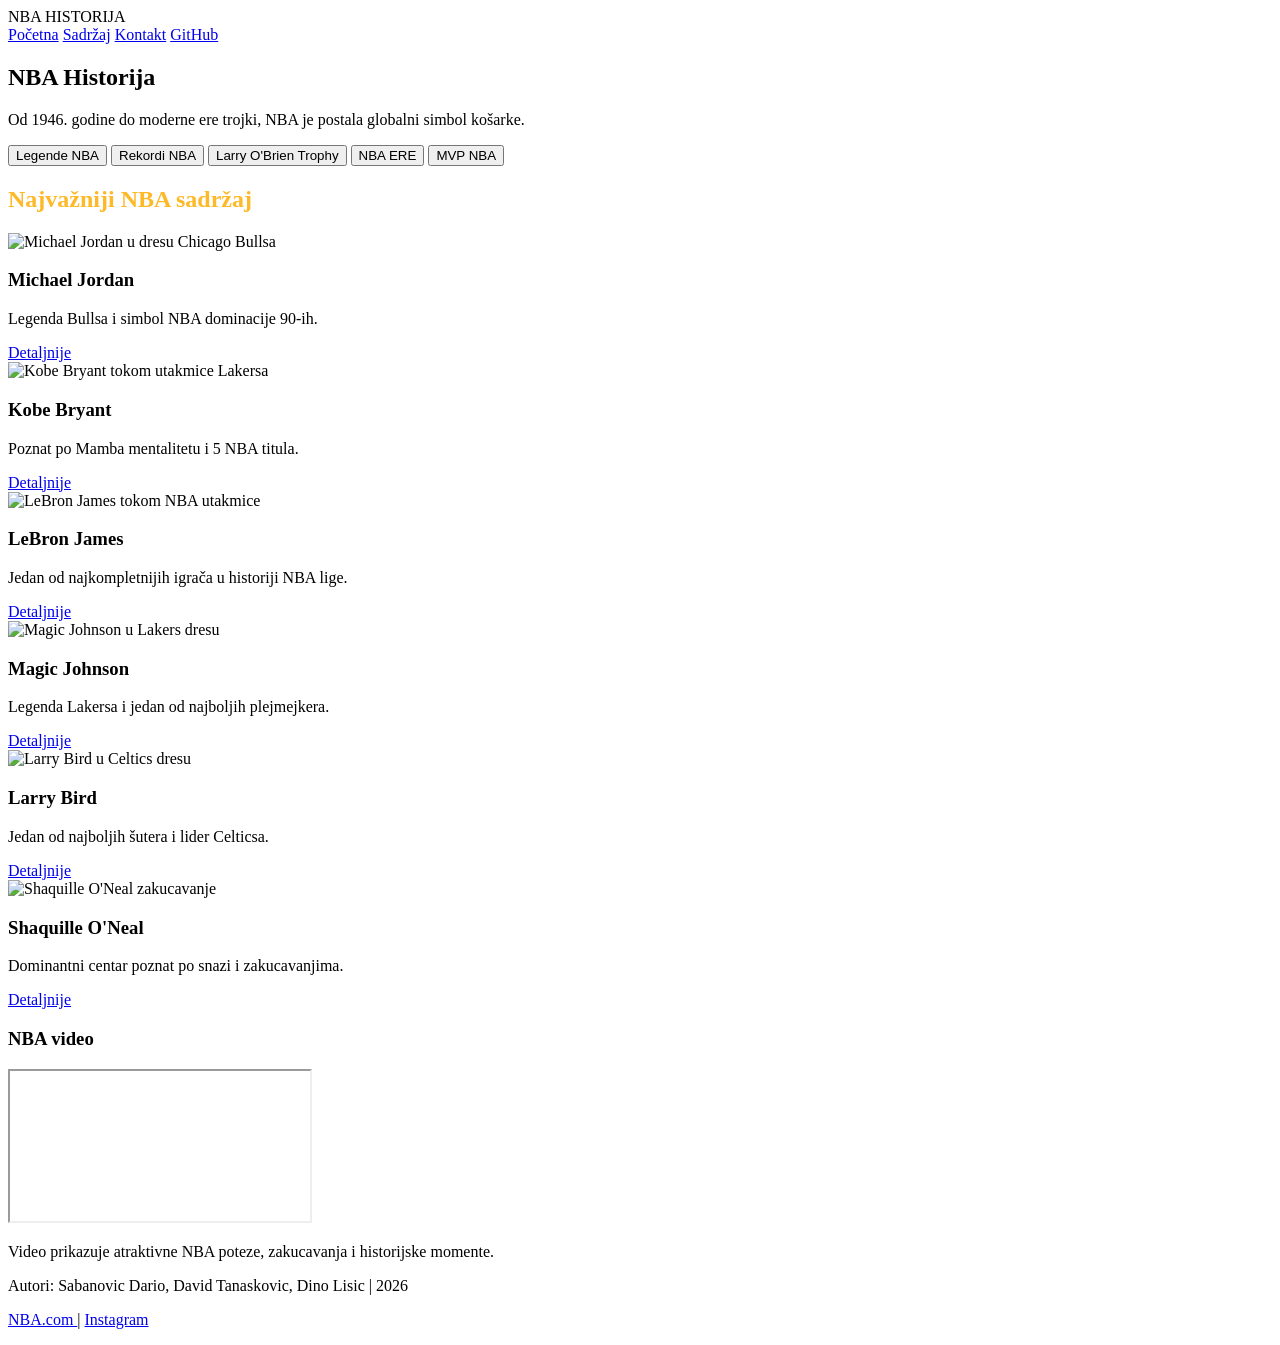
==== index.html @ e5bacee8 "Sadrzaj index.html dokumenta kreacija strukture elemenata index.html" ====
<!DOCTYPE html>
<html lang="bs">
<head>
<meta charset="UTF-8">
<meta name="viewport" content="width=device-width, initial-scale=1.0">
<title>NBA Historija - Početna</title>

<link rel="stylesheet" href="style.css">

</head>

<body>

<header>
    <div class="header-flex">
        <div class="logo">NBA HISTORIJA</div>

        <div class="menu">
            <a href="index.html">Početna</a>
            <a href="sadrzaj.html">Sadržaj</a>
            <a href="kontakt.html">Kontakt</a>
            <a href="https://github.com/" target="_blank">GitHub</a>
        </div>
    </div>
</header>

<section class="hero">
    <h1>NBA Historija</h1>

    <p>
        Od 1946. godine do moderne ere trojki,
        NBA je postala globalni simbol košarke.
    </p>
</section>

<div class="layout">

<nav>

    <button onclick="filterCards('legenda')">
        Legende NBA
    </button>

    <button onclick="filterCards('rekord')">
        Rekordi NBA
    </button>

    <button onclick="filterCards('tim')">
        Larry O'Brien Trophy
    </button>

    <button onclick="filterCards('era')">
        NBA ERE
    </button>

    <button onclick="filterCards('mvp')">
        MVP NBA
    </button>

</nav>

<main>

<section>

<h2 style="color:#fdb927">
    Najvažniji NBA sadržaj
</h2>

<div class="cards">

<article class="card" data-category="legenda">

    <img src="images/jordan.jpg"
    alt="Michael Jordan u dresu Chicago Bullsa">

    <div class="card-content">

        <h3>Michael Jordan</h3>

        <p>
            Legenda Bullsa i simbol NBA dominacije 90-ih.
        </p>

        <a href="sadrzaj.html#galerija">
            Detaljnije
        </a>

    </div>

</article>

<article class="card" data-category="legenda">

    <img src="images/kobe.jpg"
    alt="Kobe Bryant tokom utakmice Lakersa">

    <div class="card-content">

        <h3>Kobe Bryant</h3>

        <p>
            Poznat po Mamba mentalitetu i 5 NBA titula.
        </p>

        <a href="sadrzaj.html#tabela">
            Detaljnije
        </a>

    </div>

</article>

<article class="card" data-category="legenda">

    <img src="images/lebron.jpg"
    alt="LeBron James tokom NBA utakmice">

    <div class="card-content">

        <h3>LeBron James</h3>

        <p>
            Jedan od najkompletnijih igrača u historiji NBA lige.
        </p>

        <a href="sadrzaj.html#galerija">
            Detaljnije
        </a>

    </div>

</article>

<article class="card" data-category="legenda">

    <img src="images/magic.jpg"
    alt="Magic Johnson u Lakers dresu">

    <div class="card-content">

        <h3>Magic Johnson</h3>

        <p>
            Legenda Lakersa i jedan od najboljih plejmejkera.
        </p>

        <a href="sadrzaj.html#galerija">
            Detaljnije
        </a>

    </div>

</article>

<article class="card" data-category="legenda">

    <img src="images/bird.jpg"
    alt="Larry Bird u Celtics dresu">

    <div class="card-content">

        <h3>Larry Bird</h3>

        <p>
            Jedan od najboljih šutera i lider Celticsa.
        </p>

        <a href="sadrzaj.html#galerija">
            Detaljnije
        </a>

    </div>

</article>

<article class="card" data-category="legenda">

    <img src="images/shaq.jpg"
    alt="Shaquille O'Neal zakucavanje">

    <div class="card-content">

        <h3>Shaquille O'Neal</h3>

        <p>
            Dominantni centar poznat po snazi i zakucavanjima.
        </p>

        <a href="sadrzaj.html#galerija">
            Detaljnije
        </a>

    </div>

</article>

</div>

</section>

</main>

<aside>

    <h3>NBA video</h3>

    <iframe
    src="https://www.youtube.com/embed/ydLJtKlVVZw"
    title="NBA highlights video">
    </iframe>

    <p>
        Video prikazuje atraktivne NBA poteze,
        zakucavanja i historijske momente.
    </p>

</aside>

</div>

<footer>

    <p>
        Autori: Sabanovic Dario,
        David Tanaskovic,
        Dino Lisic | 2026
    </p>

    <p>

        <a href="https://www.nba.com/"
        target="_blank">
            NBA.com
        </a>

        |

        <a href="https://www.instagram.com/nba/"
        target="_blank">
            Instagram
        </a>

    </p>

</footer>

<script src="script.js"></script>

</body>
</html>
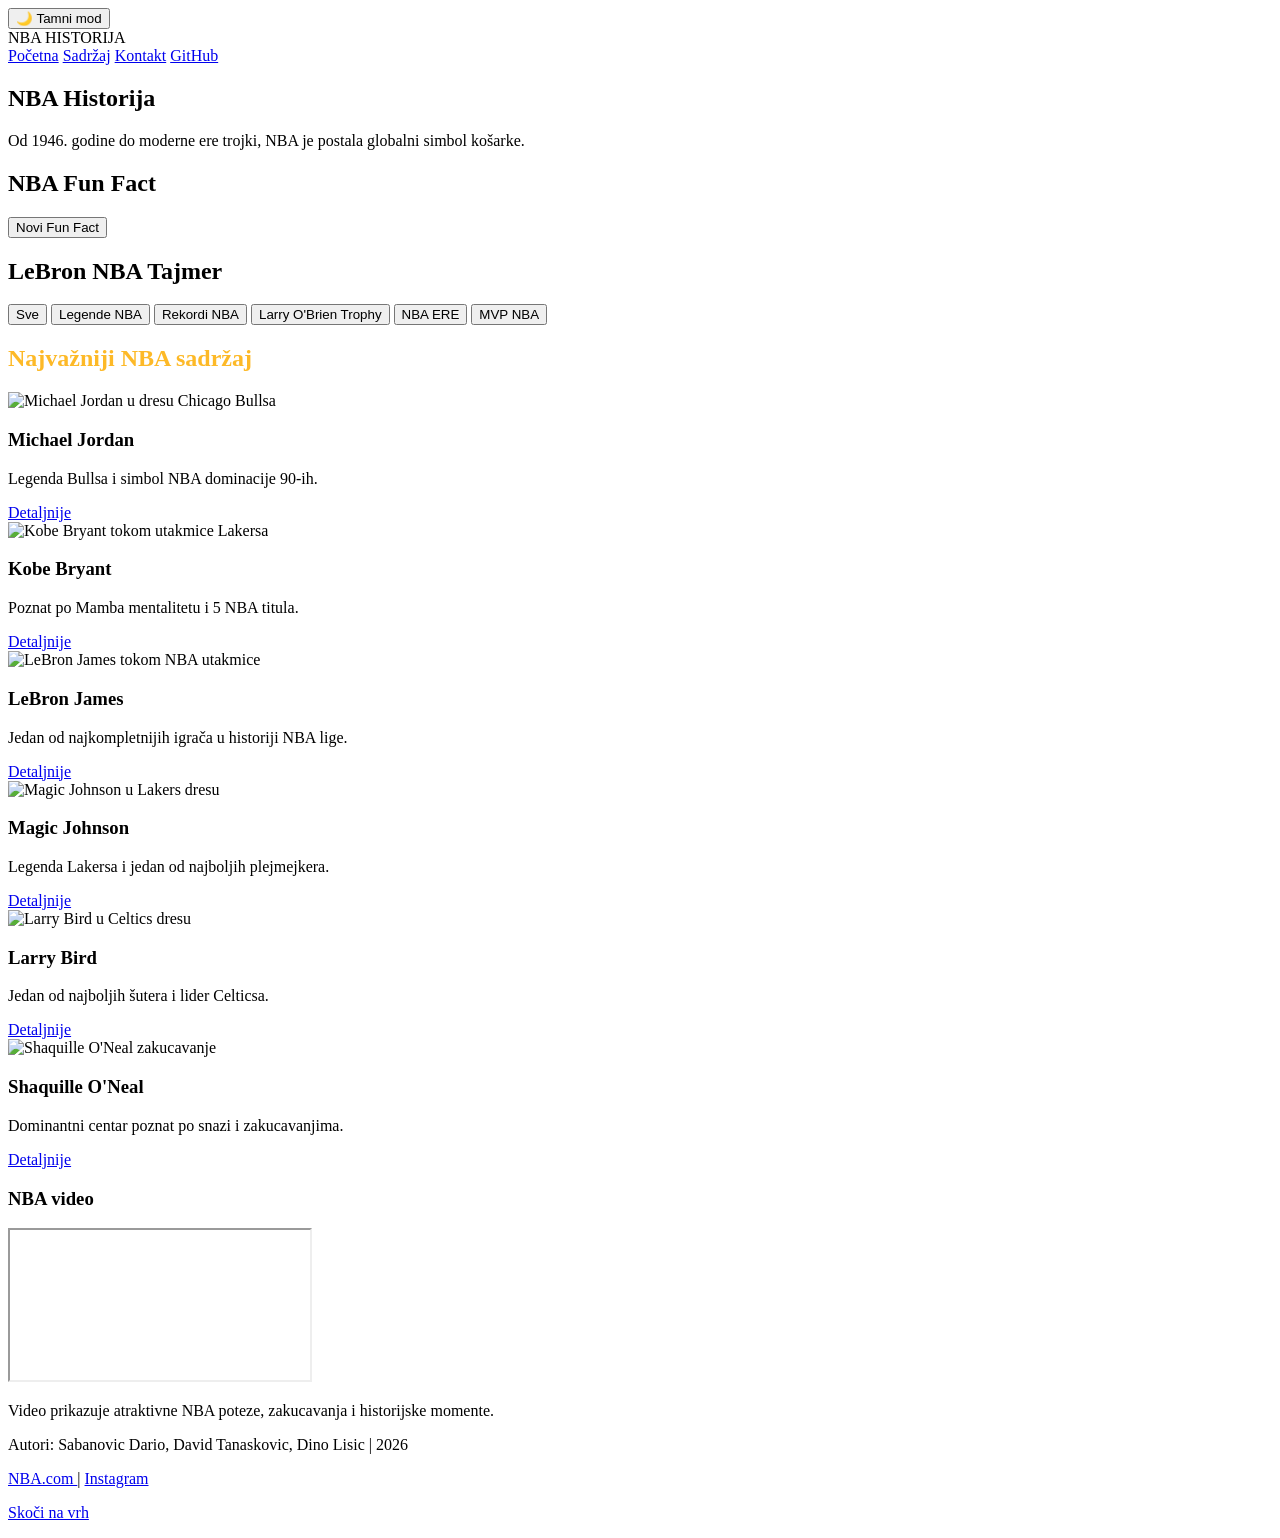
==== commit 1794e60b: "Updejtan index Dodan dark/light mode, NBA fun fact, LeBron tajmer, filtriranje kartica i optimizacij" ====
--- a/index.html
+++ b/index.html
@@ -9,10 +9,17 @@
 
 </head>
 
-<body>
+<body id="top">
 
 <header>
+    
+
     <div class="header-flex">
+
+        <button id="tema-dugme">
+    🌙 Tamni mod
+</button>
+    
         <div class="logo">NBA HISTORIJA</div>
 
         <div class="menu">
@@ -33,27 +40,51 @@
     </p>
 </section>
 
+<section class="fun-fact-sekcija">
+
+    <h2>NBA Fun Fact</h2>
+
+    <button id="fun-fact-dugme">
+        Novi Fun Fact
+    </button>
+
+    <p id="nba-fact"></p>
+
+</section>
+
+<section class="tajmer-sekcija">
+
+    <h2>LeBron NBA Tajmer</h2>
+
+    <p id="lebron-tajmer"></p>
+
+</section>
+
 <div class="layout">
 
-<nav>
-
-    <button onclick="filterCards('legenda')">
+<nav>   
+
+    <button class="filter-btn aktivan" data-filter="sve">
+    Sve
+    </button>
+
+    <button class="filter-btn" data-filter="legenda">
         Legende NBA
     </button>
 
-    <button onclick="filterCards('rekord')">
+    <button class="filter-btn" data-filter="rekord">
         Rekordi NBA
     </button>
 
-    <button onclick="filterCards('tim')">
+    <button class="filter-btn" data-filter="tim">
         Larry O'Brien Trophy
     </button>
 
-    <button onclick="filterCards('era')">
+    <button class="filter-btn" data-filter="era">
         NBA ERE
     </button>
 
-    <button onclick="filterCards('mvp')">
+    <button class="filter-btn" data-filter="mvp">
         MVP NBA
     </button>
 
@@ -69,10 +100,11 @@
 
 <div class="cards">
 
-<article class="card" data-category="legenda">
+<article class="kartica" data-kategorija="mvp">
 
     <img src="images/jordan.jpg"
-    alt="Michael Jordan u dresu Chicago Bullsa">
+    alt="Michael Jordan u dresu Chicago Bullsa"
+    loading="lazy">
 
     <div class="card-content">
 
@@ -90,10 +122,11 @@
 
 </article>
 
-<article class="card" data-category="legenda">
+<article class="kartica" data-kategorija="legenda">
 
     <img src="images/kobe.jpg"
-    alt="Kobe Bryant tokom utakmice Lakersa">
+    alt="Kobe Bryant tokom utakmice Lakersa"
+    loading="lazy">
 
     <div class="card-content">
 
@@ -111,10 +144,11 @@
 
 </article>
 
-<article class="card" data-category="legenda">
+<article class="kartica" data-kategorija="rekord">
 
     <img src="images/lebron.jpg"
-    alt="LeBron James tokom NBA utakmice">
+    alt="LeBron James tokom NBA utakmice"
+    loading="lazy">
 
     <div class="card-content">
 
@@ -132,10 +166,11 @@
 
 </article>
 
-<article class="card" data-category="legenda">
+<article class="kartica" data-kategorija="era">
 
     <img src="images/magic.jpg"
-    alt="Magic Johnson u Lakers dresu">
+    alt="Magic Johnson u Lakers dresu"
+    loading="lazy">
 
     <div class="card-content">
 
@@ -153,10 +188,11 @@
 
 </article>
 
-<article class="card" data-category="legenda">
+<article class="kartica" data-kategorija="legenda">
 
     <img src="images/bird.jpg"
-    alt="Larry Bird u Celtics dresu">
+    alt="Larry Bird u Celtics dresu"
+    loading="lazy">
 
     <div class="card-content">
 
@@ -174,10 +210,11 @@
 
 </article>
 
-<article class="card" data-category="legenda">
+<article class="kartica" data-kategorija="tim">
 
     <img src="images/shaq.jpg"
-    alt="Shaquille O'Neal zakucavanje">
+    alt="Shaquille O'Neal zakucavanje"
+    loading="lazy">
 
     <div class="card-content">
 
@@ -205,10 +242,11 @@
 
     <h3>NBA video</h3>
 
-    <iframe
-    src="https://www.youtube.com/embed/ydLJtKlVVZw"
-    title="NBA highlights video">
-    </iframe>
+<iframe
+src="https://www.youtube.com/embed/ydLJtKlVVZw"
+title="NBA highlights video"
+allowfullscreen>
+</iframe>
 
     <p>
         Video prikazuje atraktivne NBA poteze,
@@ -242,10 +280,12 @@
         </a>
 
     </p>
-
+<p>
+    <a href="#top">Skoči na vrh</a>
+</p>
 </footer>
 
-<script src="script.js"></script>
+<script src="tptpskripte.js"></script>
 
 </body>
 </html>
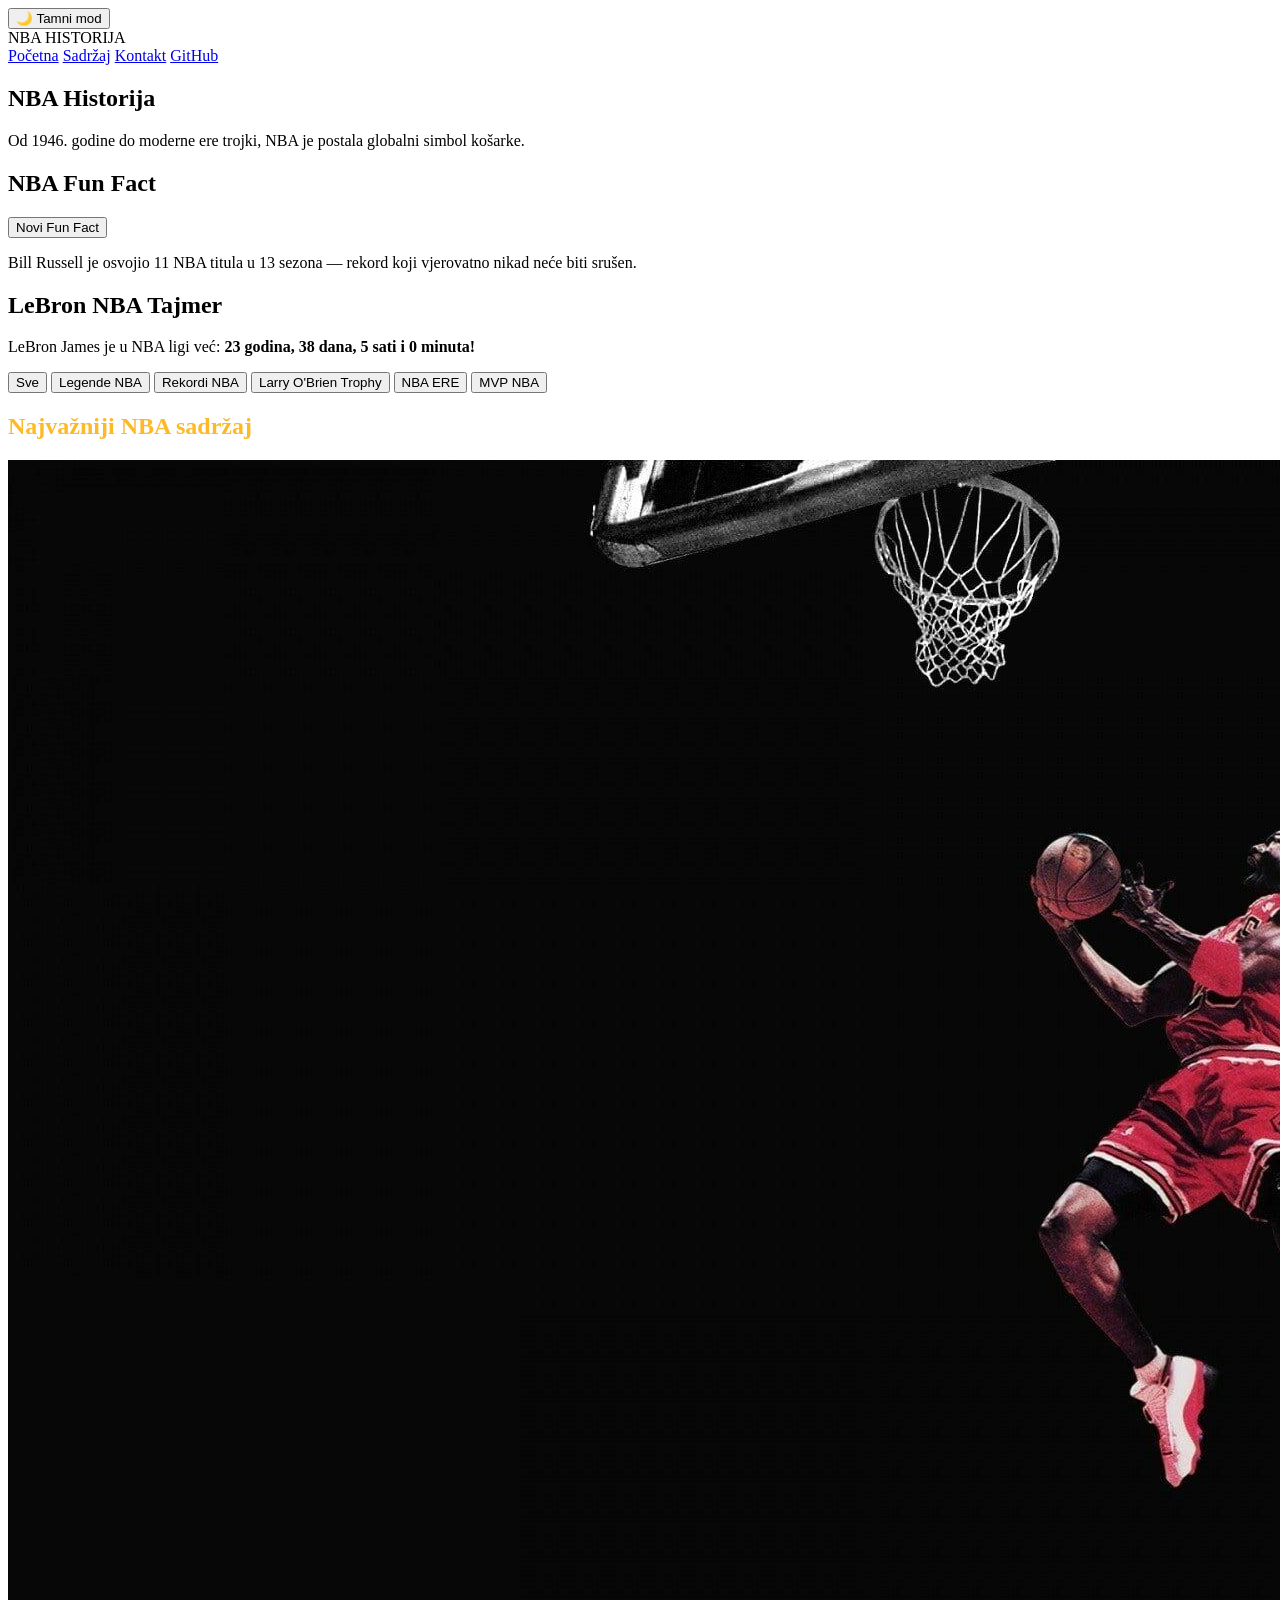
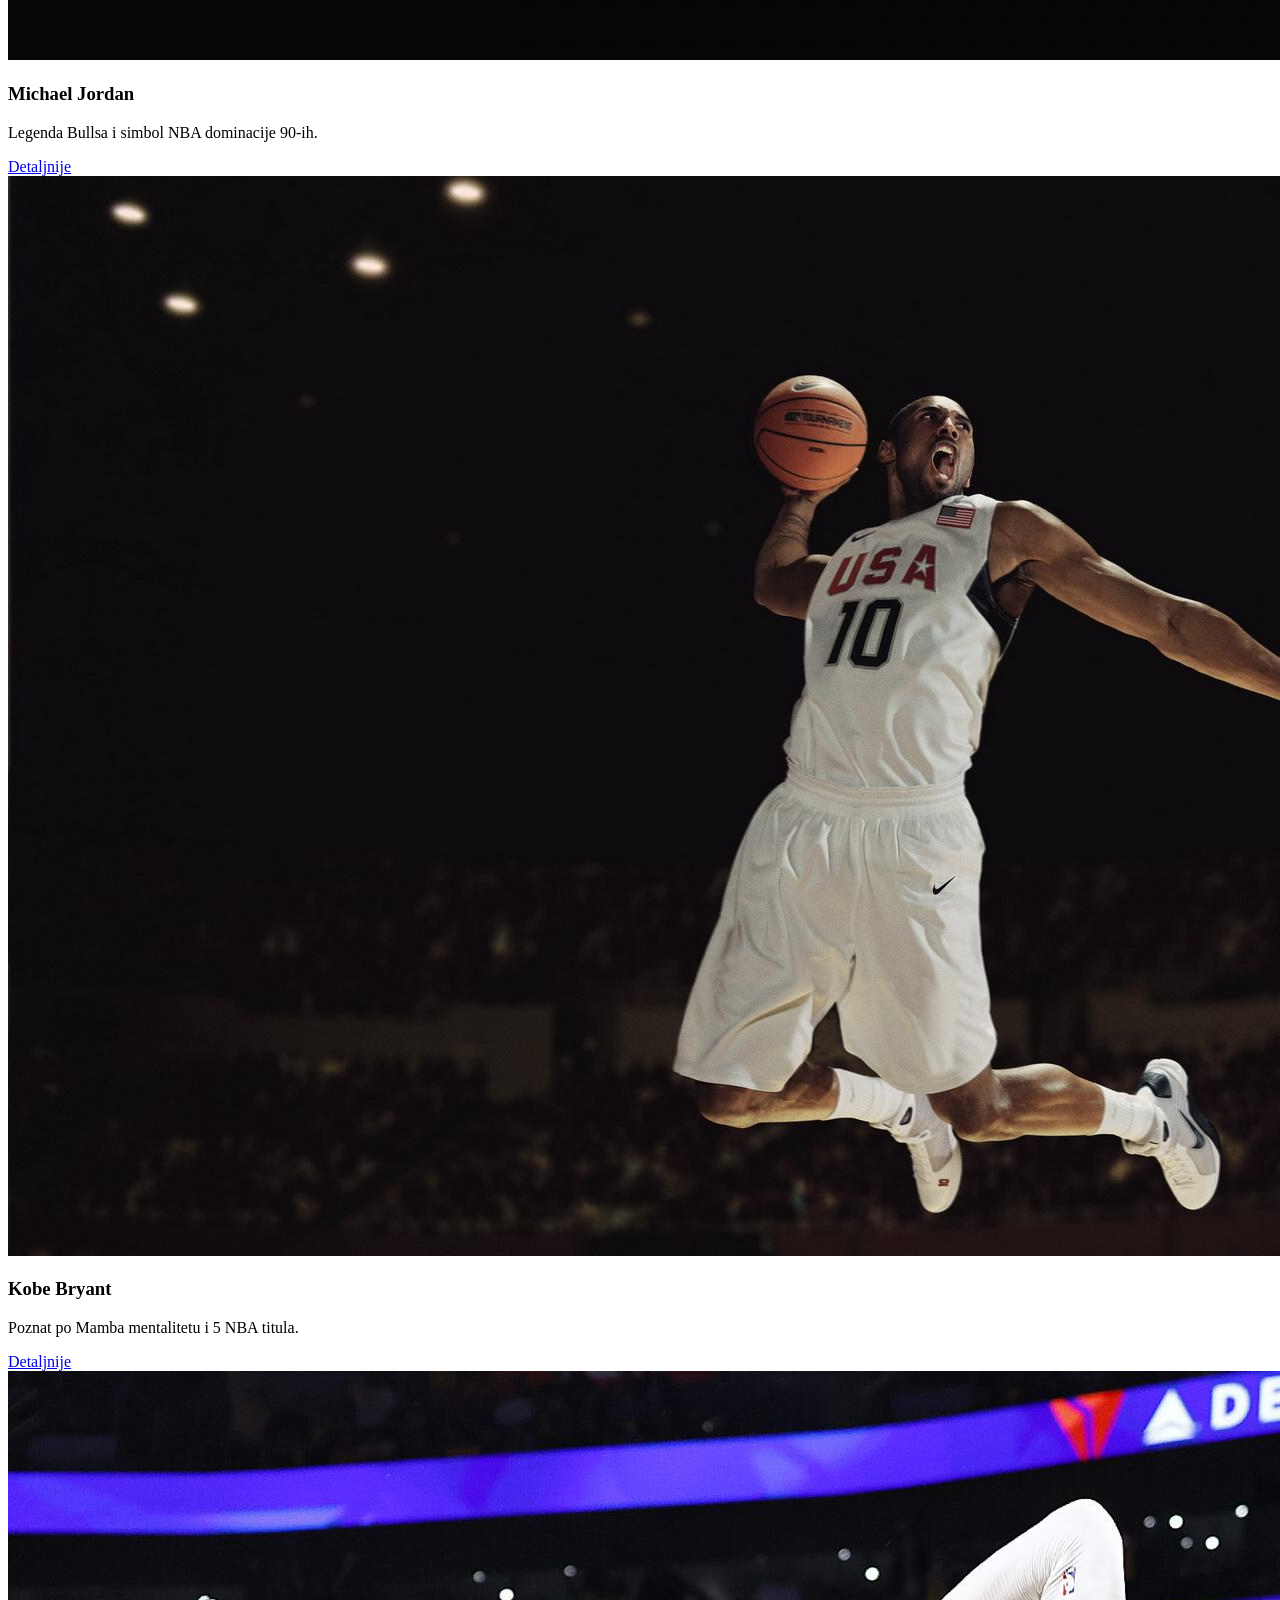
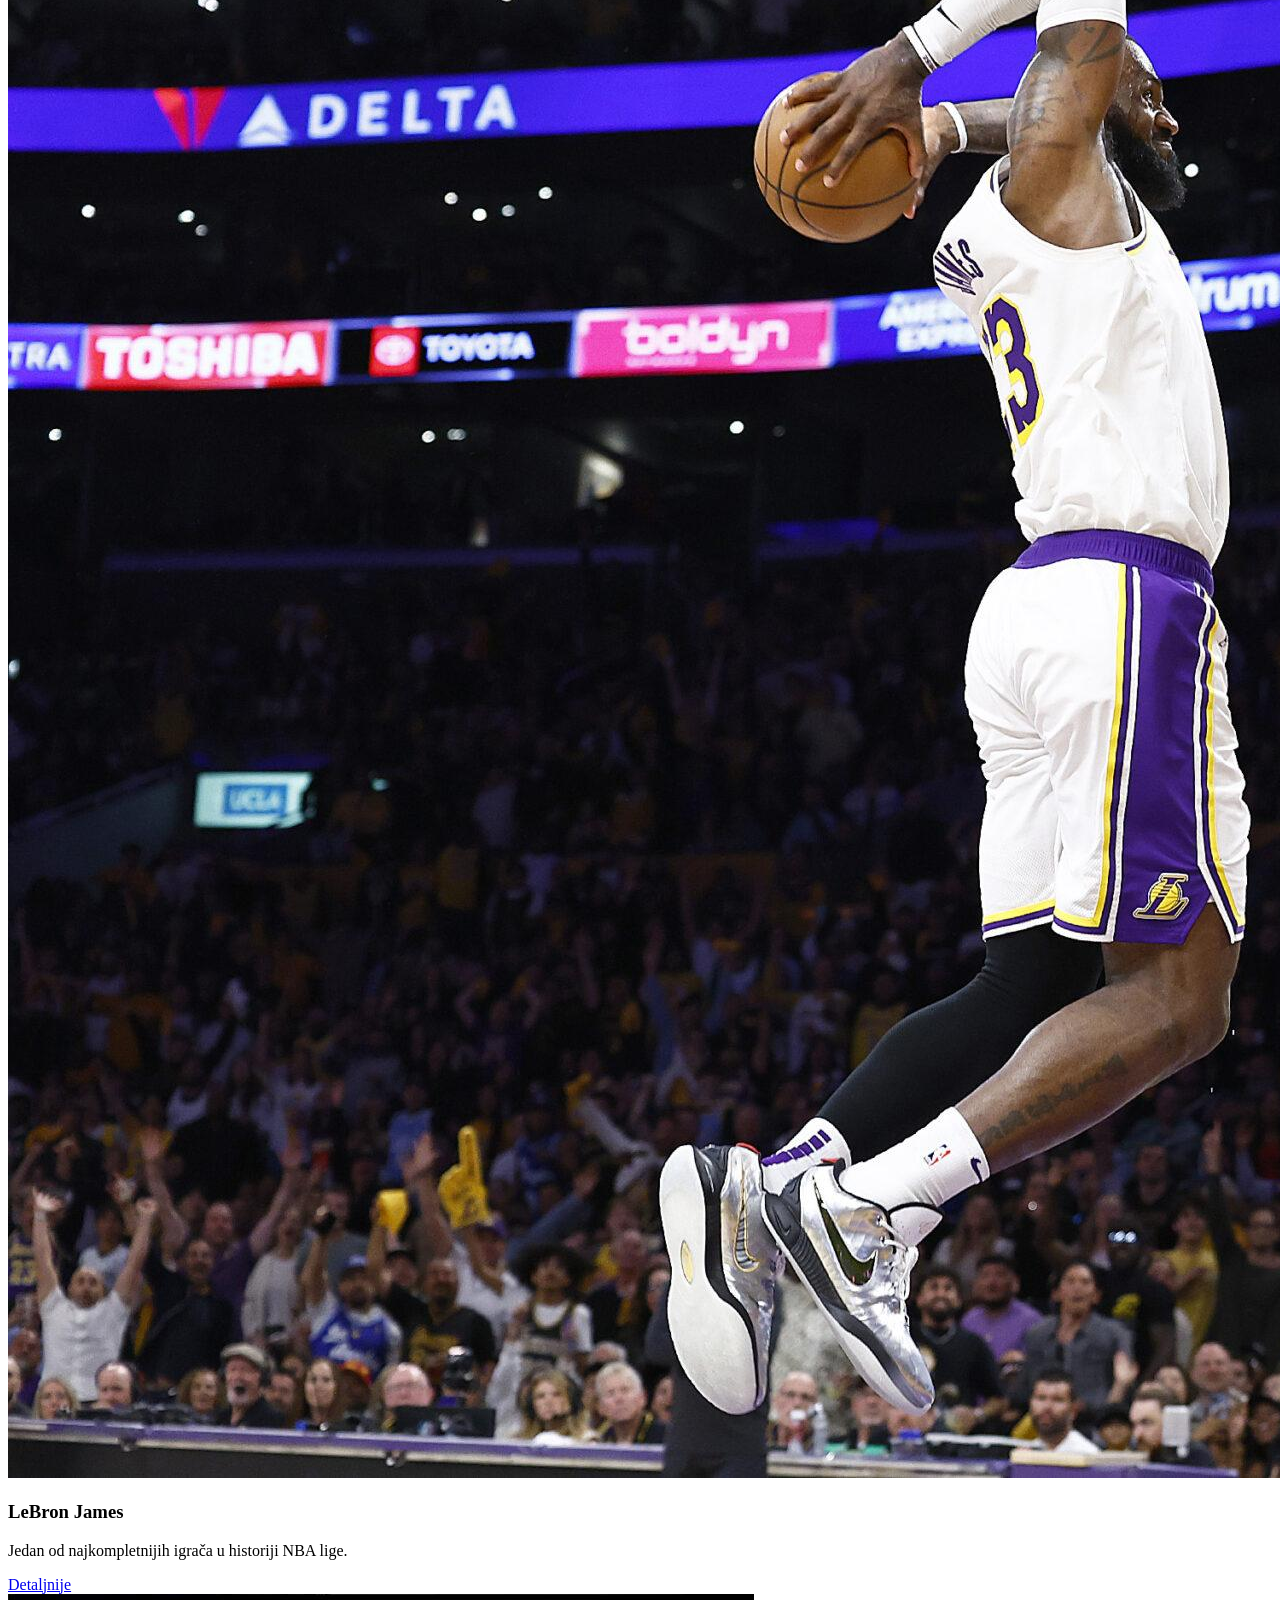
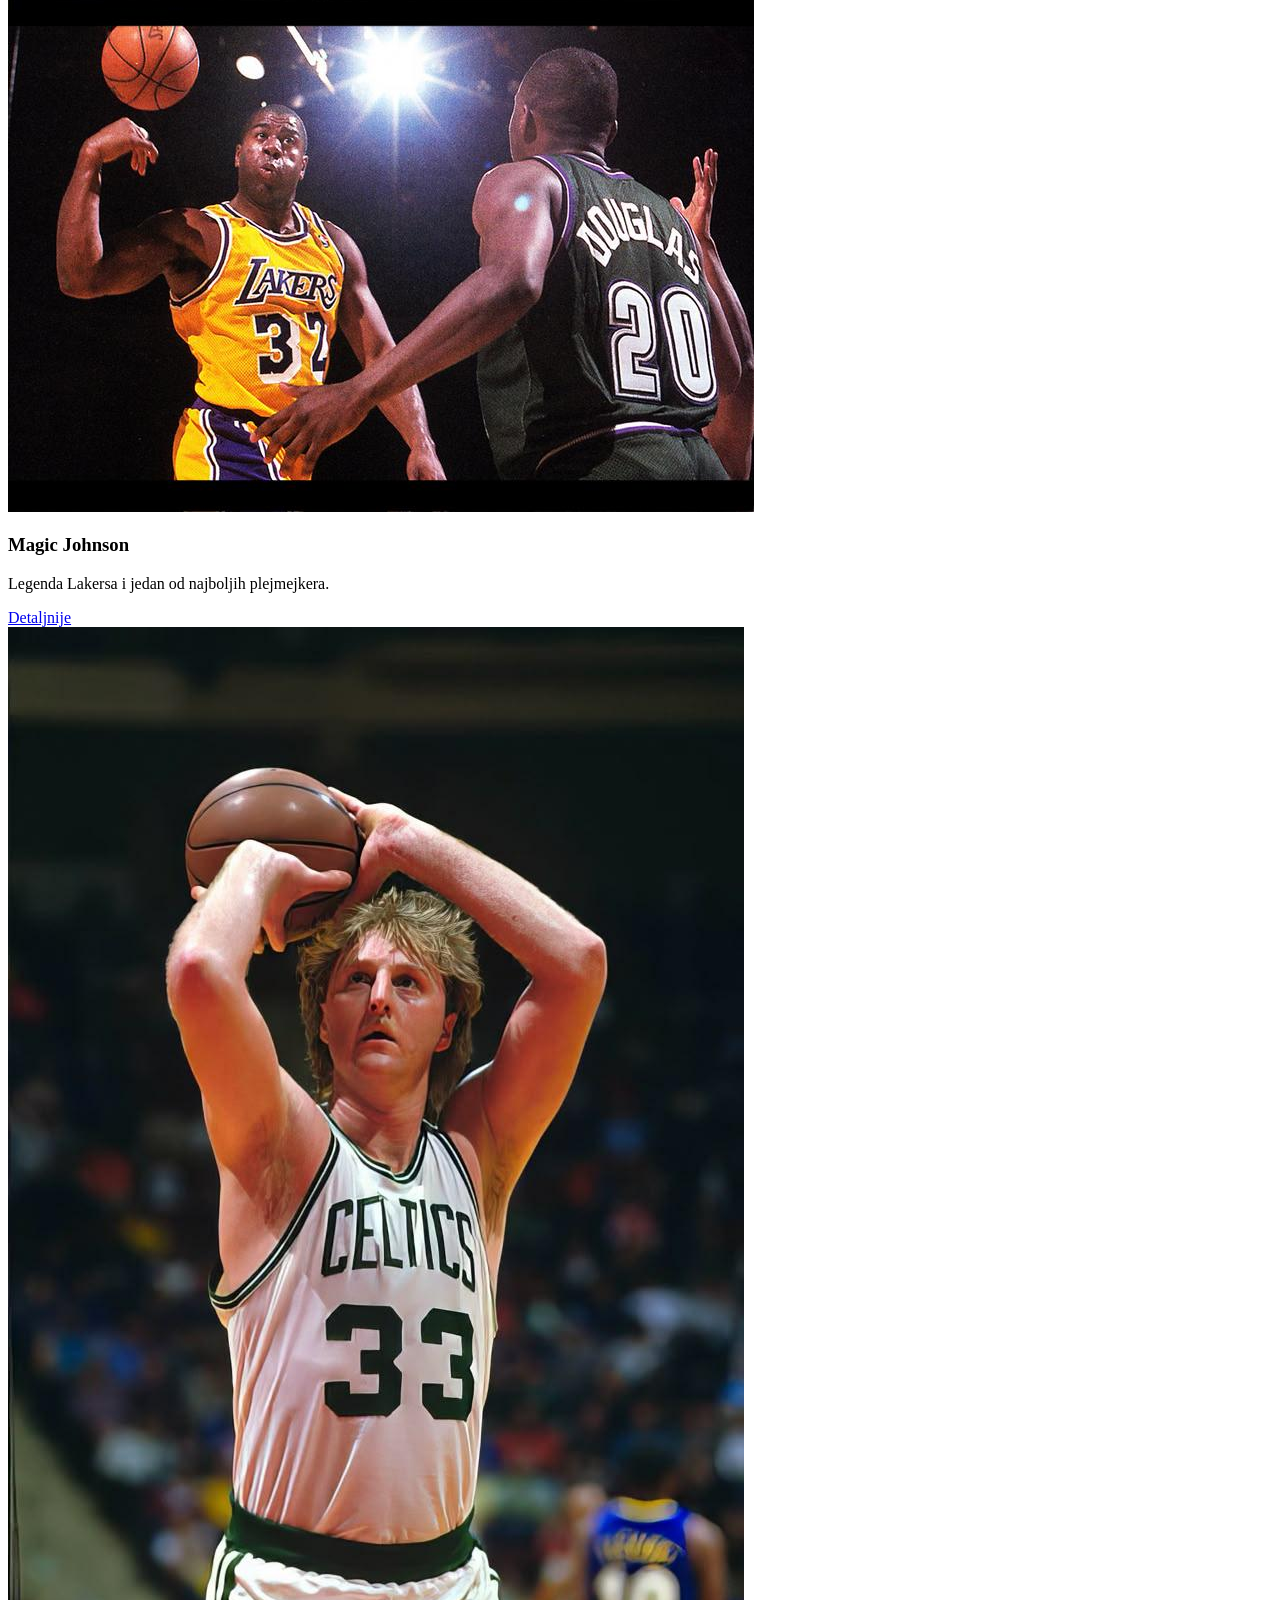
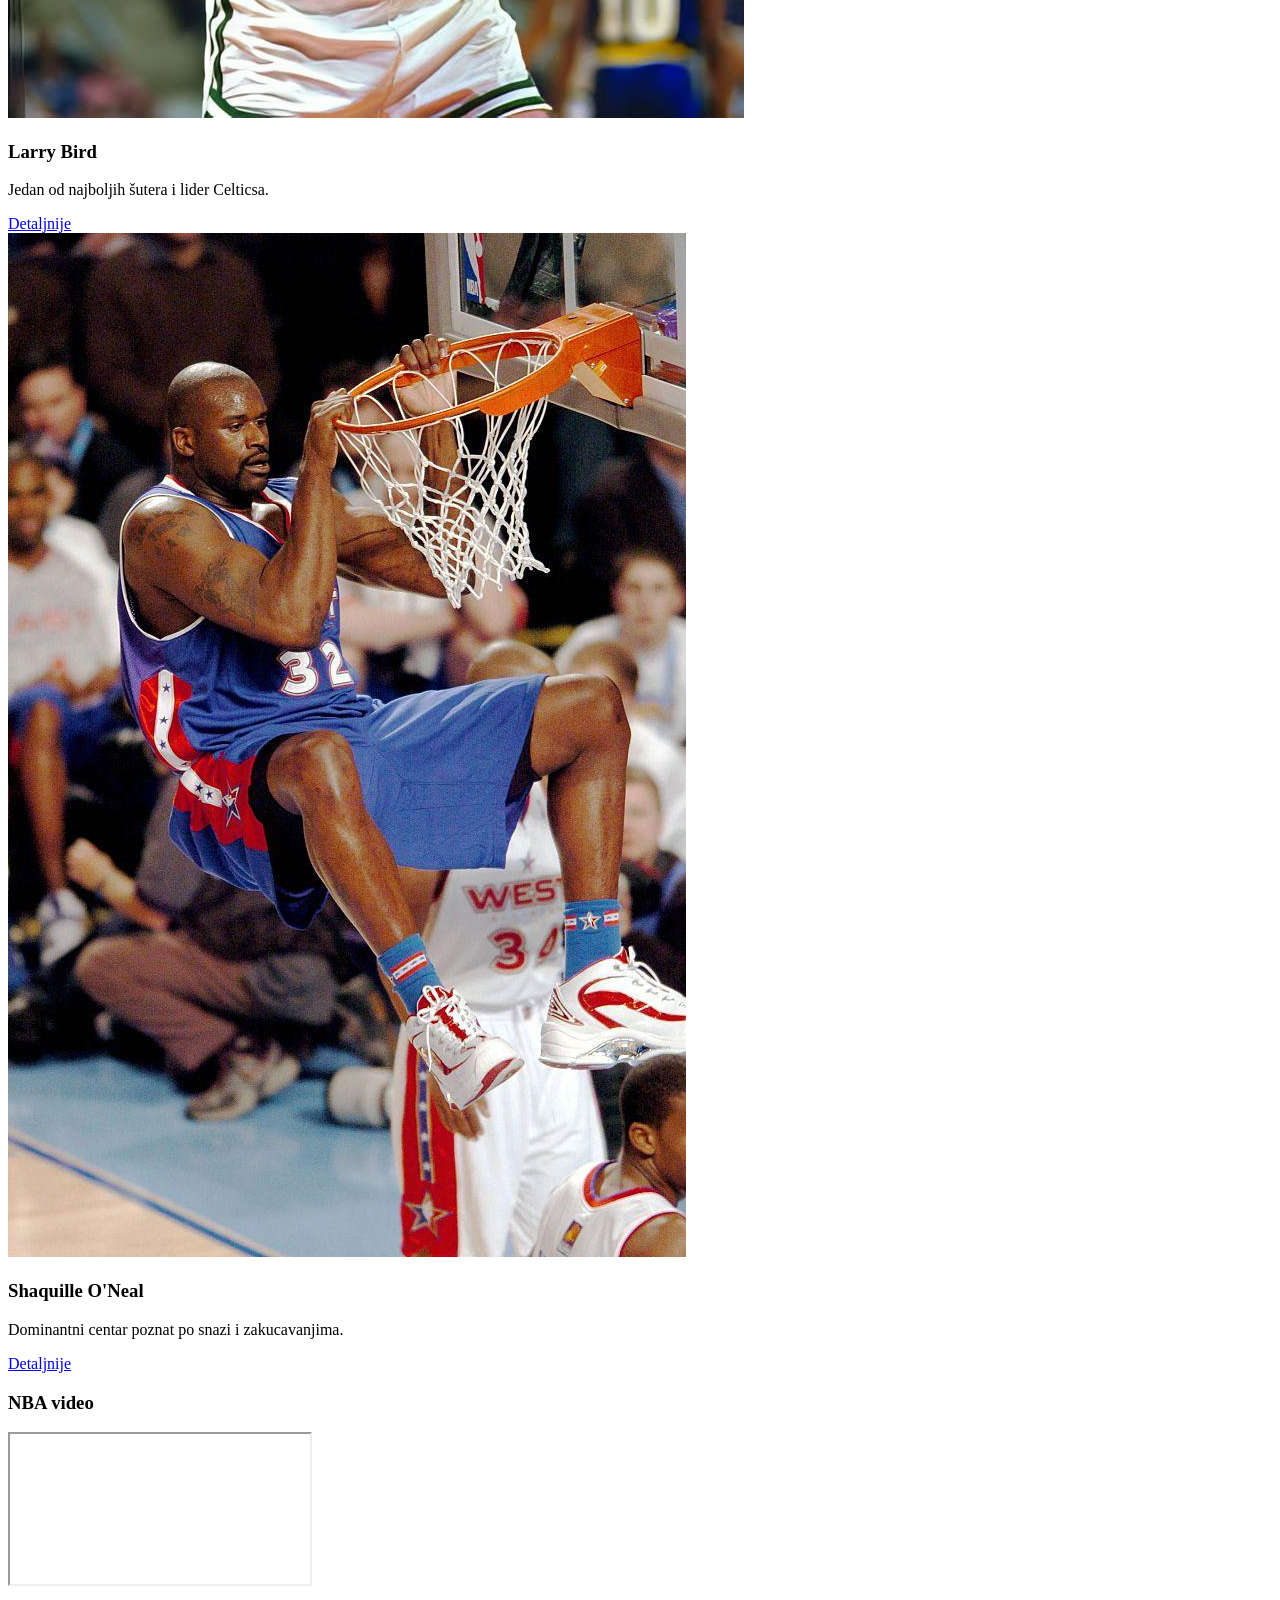
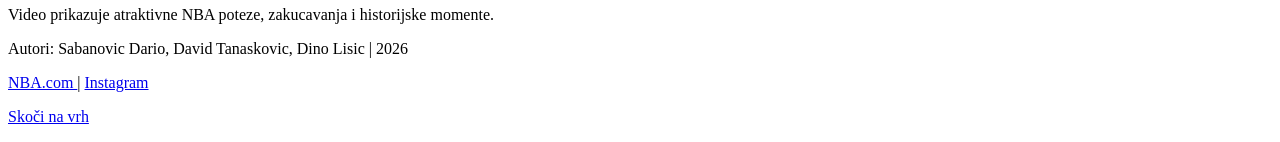
==== commit c5928653: "Slike Dodao sam slike i promjenio u index.html putanju do tptpskripte.js" ====
--- a/index.html
+++ b/index.html
@@ -285,7 +285,7 @@
 </p>
 </footer>
 
-<script src="tptpskripte.js"></script>
+<script src="js/tptpskripte.js"></script>
 
 </body>
 </html>
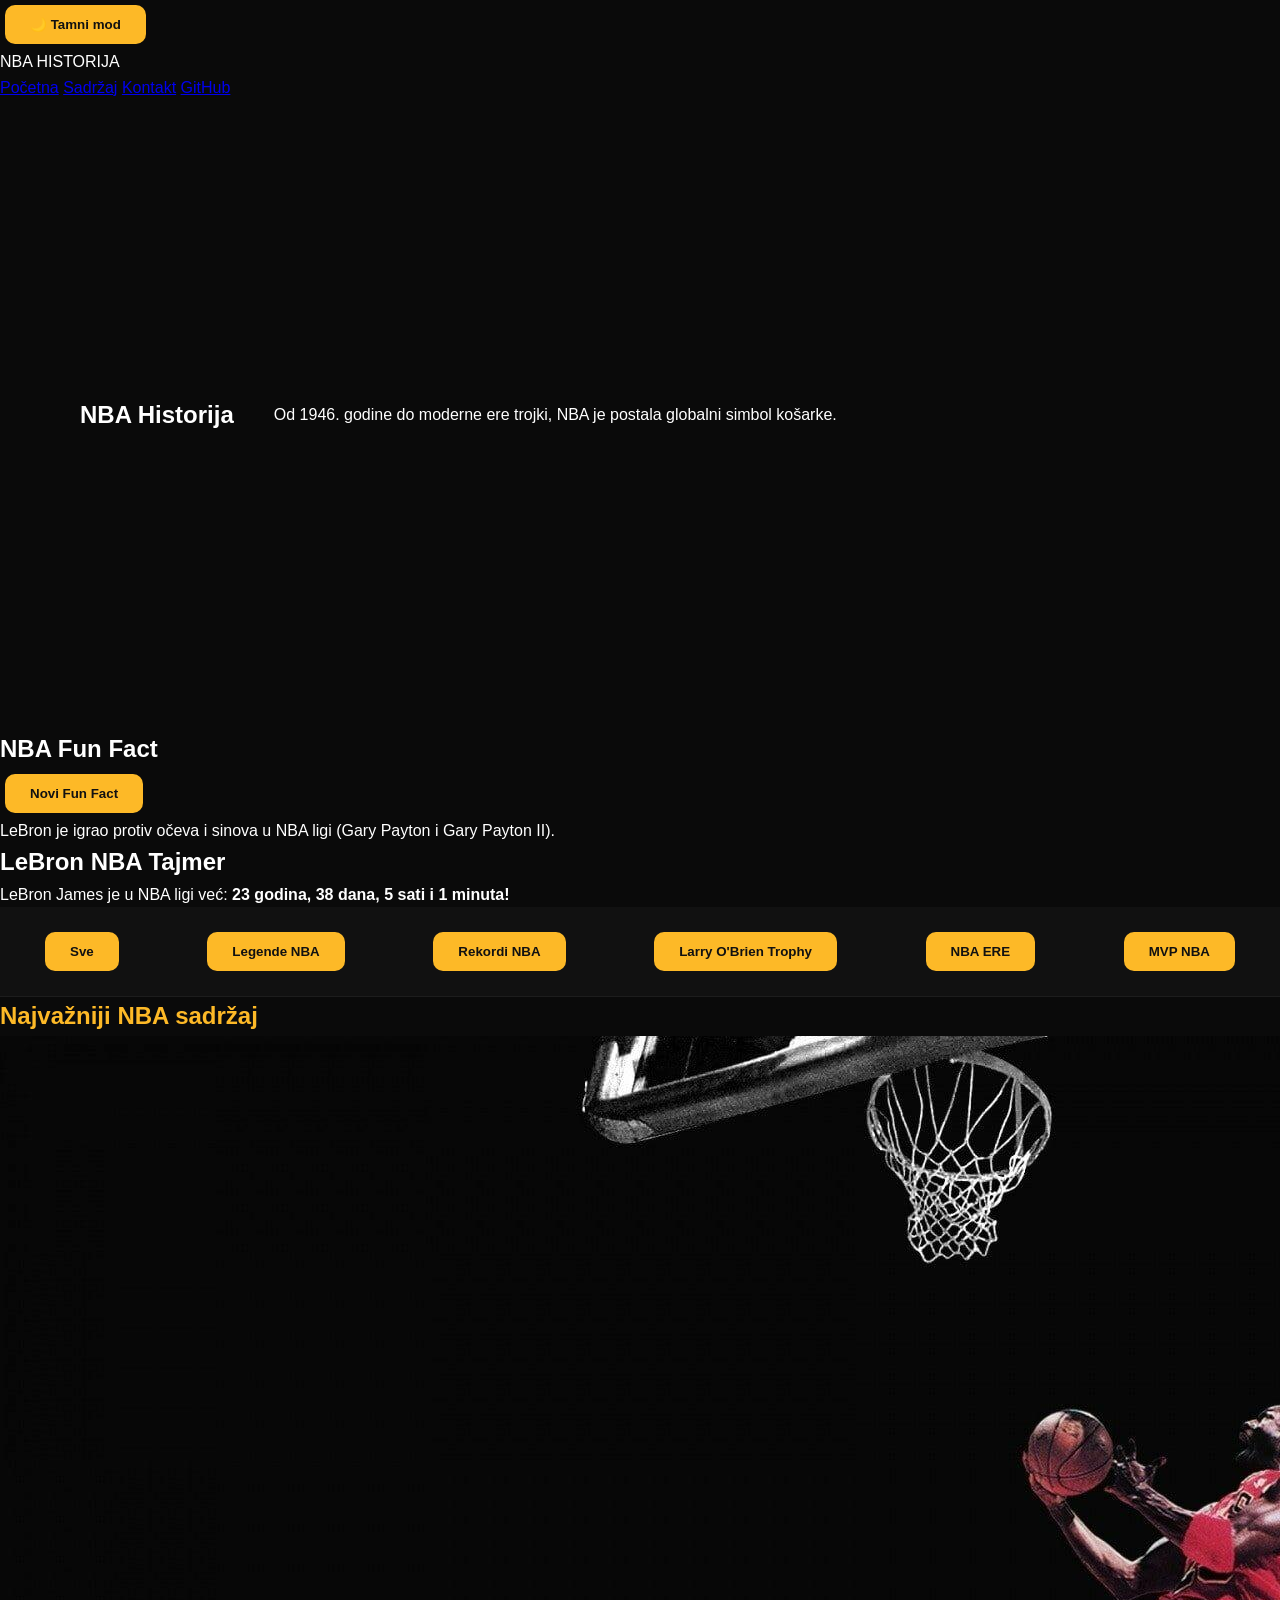
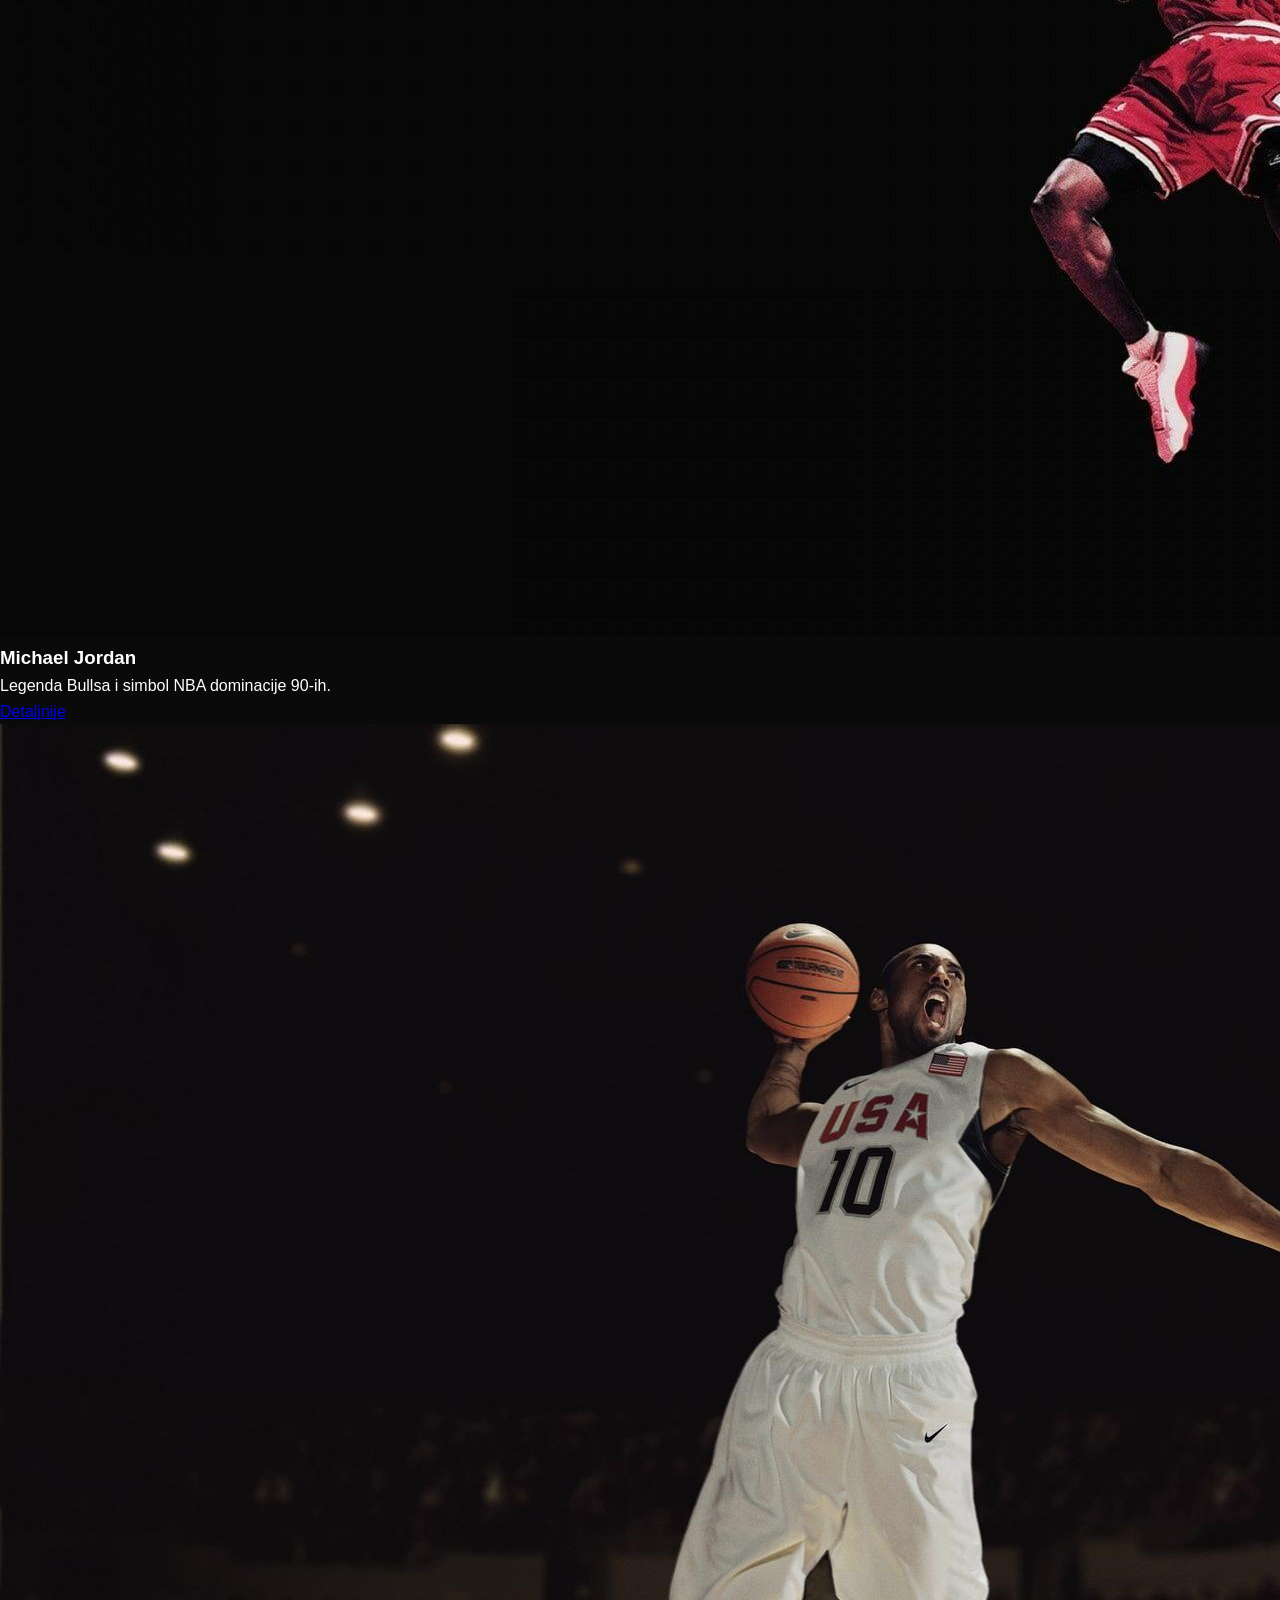
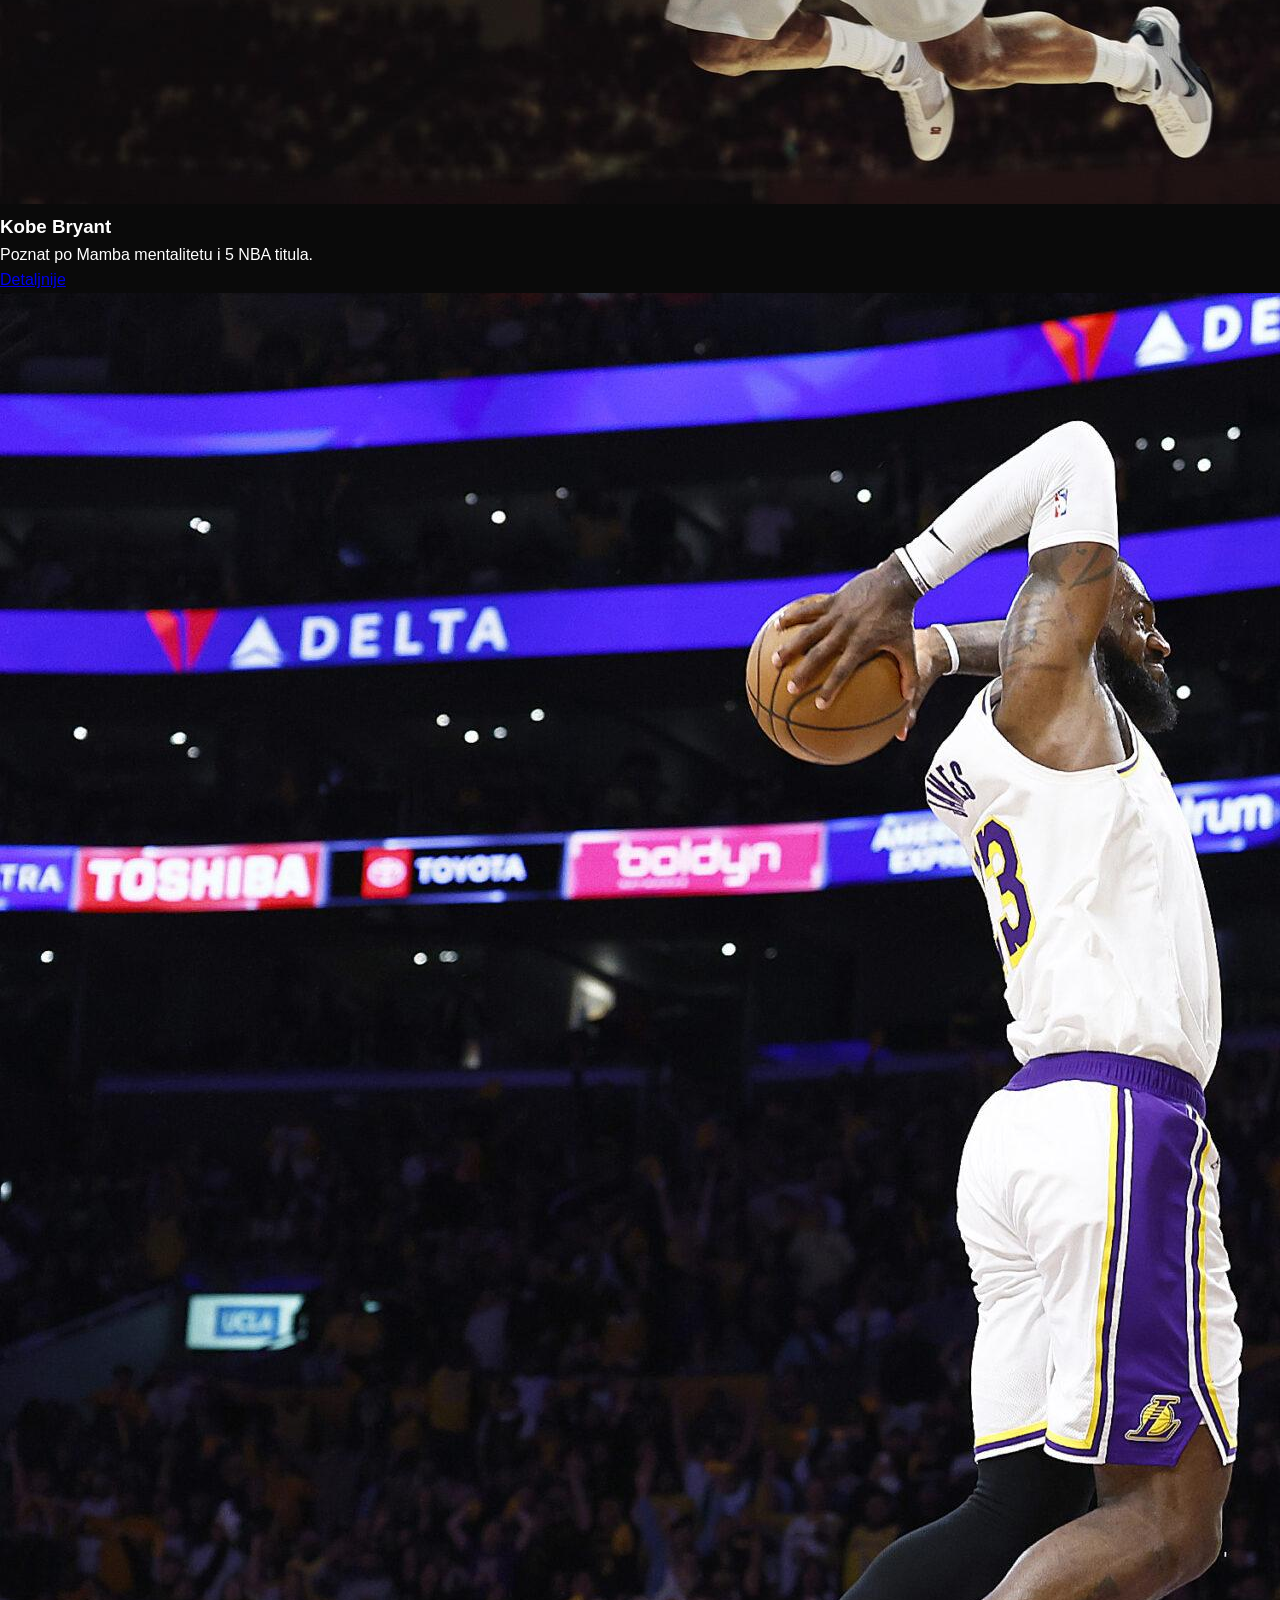
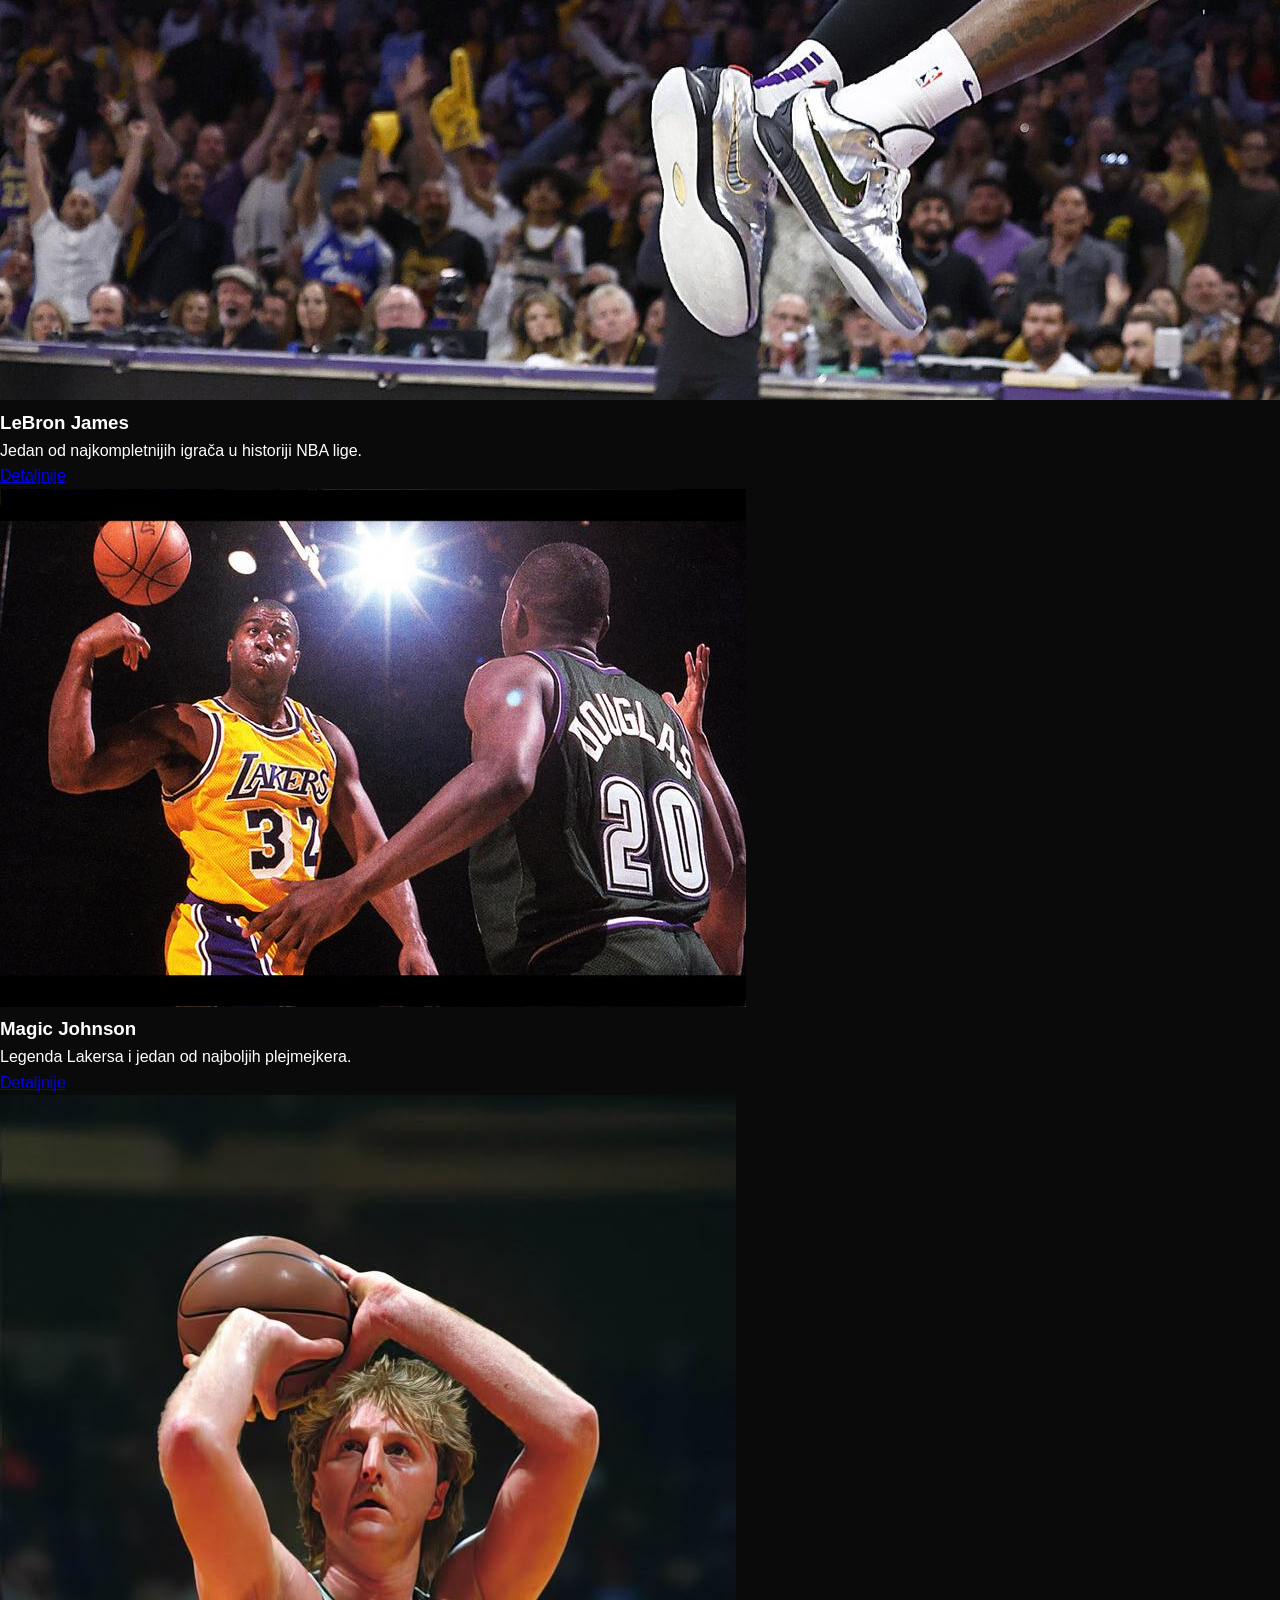
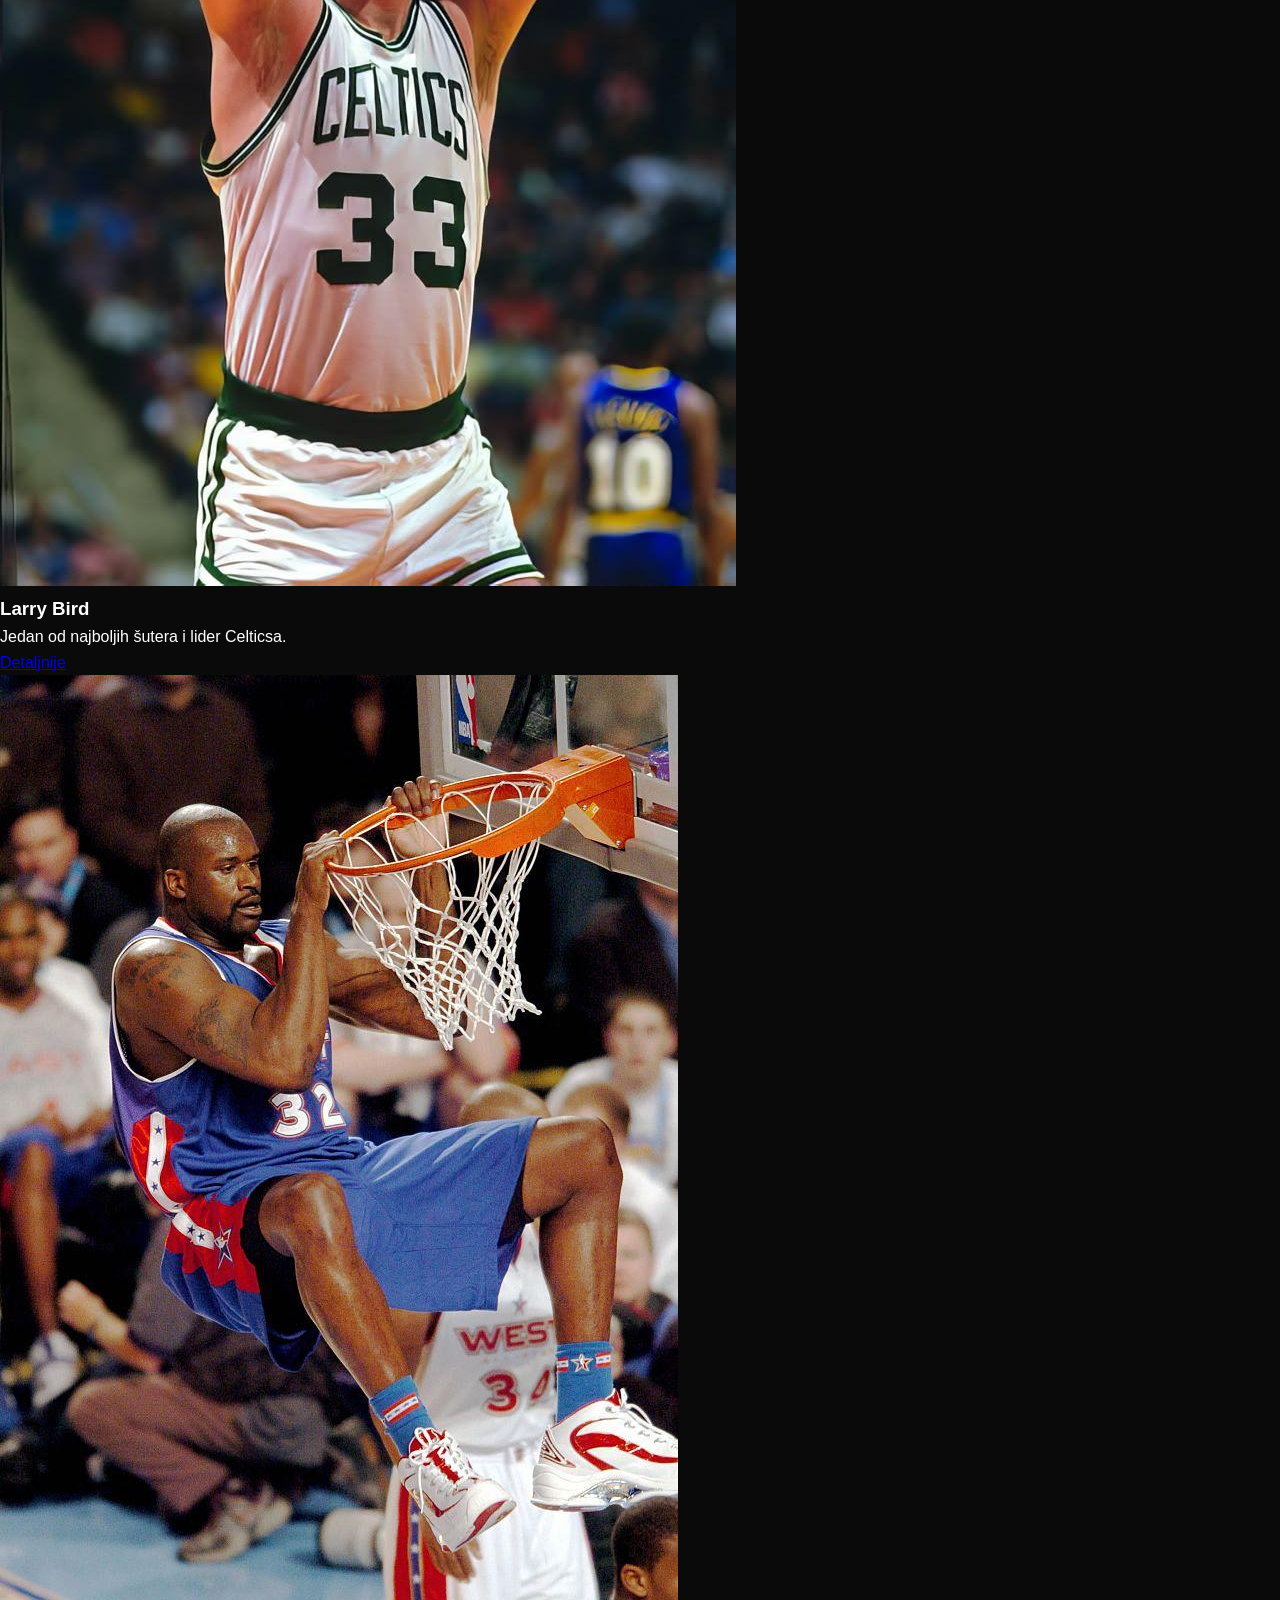
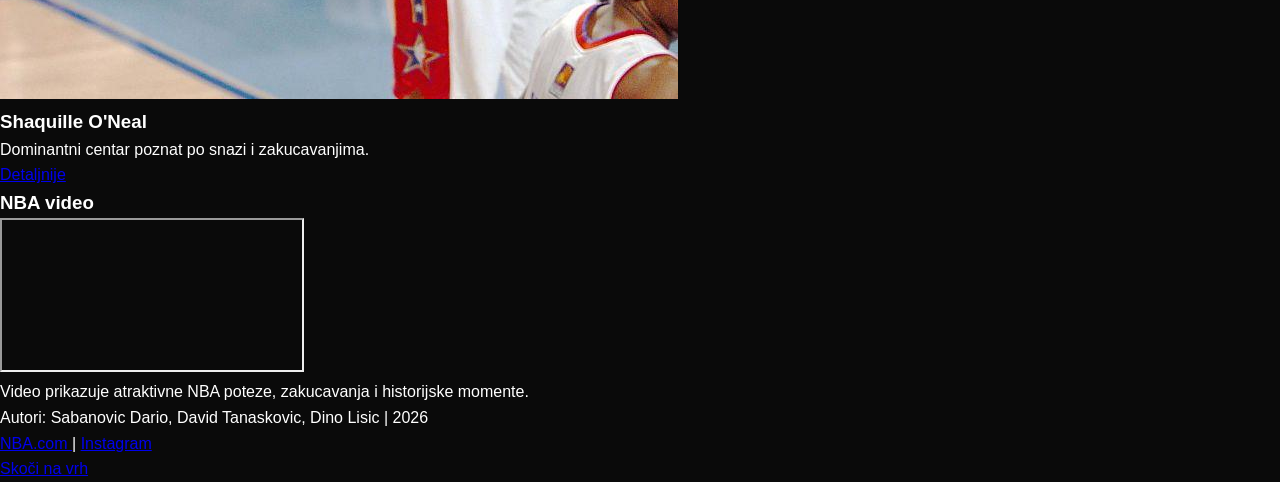
==== commit 8fc3ad52: ". Popravio sam da index ne zove style.css vec omco.css" ====
--- a/index.html
+++ b/index.html
@@ -5,7 +5,7 @@
 <meta name="viewport" content="width=device-width, initial-scale=1.0">
 <title>NBA Historija - Početna</title>
 
-<link rel="stylesheet" href="style.css">
+<link rel="stylesheet" href="omco.css">
 
 </head>
 
--- a/omco.css
+++ b/omco.css
@@ -0,0 +1,256 @@
+/* =========================================
+   1. RESET I GLOBALNI STILOVI
+   ========================================= */
+* {
+    margin: 0;
+    padding: 0;
+    box-sizing: border-box;
+}
+
+body {
+    font-family: 'Poppins', sans-serif;
+    background: #0a0a0a;
+    color: #fff;
+    line-height: 1.6;
+    overflow-x: hidden;
+}
+
+/* =========================================
+   2. NAVIGACIJA (Fixna i Standardna)
+   ========================================= */
+nav {
+    padding: 20px 40px;
+    background: #111;
+    display: flex;
+    justify-content: space-between;
+    align-items: center;
+    border-bottom: 1px solid rgba(255, 255, 255, 0.05);
+    position: relative;
+    z-index: 1000;
+}
+
+/* Specifično za era.css (fixed nav sa blur efektom) */
+.era-nav {
+    position: fixed;
+    top: 0;
+    width: 100%;
+    background: rgba(0,0,0,0.65);
+    backdrop-filter: blur(10px);
+}
+
+nav h2 {
+    color: #fdb927;
+}
+
+nav a {
+    color: #fdb927;
+    text-decoration: none;
+    font-weight: 600;
+    transition: 0.3s;
+}
+
+/* Crveno dugme za nazad iz era.css */
+.btn-back-era {
+    background: #c8102e;
+    color: #fff !important;
+    padding: 10px 18px;
+    border-radius: 25px;
+    font-size: 14px;
+}
+
+/* =========================================
+   3. HERO SEKCIJA (Za Bird, Curry, Jokic, itd.)
+   ========================================= */
+.hero {
+    min-height: 70vh;
+    display: flex;
+    align-items: center;
+    gap: 40px;
+    padding: 80px;
+}
+
+.hero img {
+    width: 350px;
+    height: 450px;
+    object-fit: cover;
+    border-radius: 25px;
+    border: 2px solid #fdb927;
+    box-shadow: 0 10px 30px rgba(253, 185, 39, 0.2);
+}
+
+.hero-text h1 {
+    font-size: 55px;
+    color: #fdb927;
+}
+
+.hero-text p {
+    color: #ddd;
+    max-width: 600px;
+}
+
+/* =========================================
+   4. SLIDER SEKCIJA (Iz era.css)
+   ========================================= */
+.slider {
+    position: relative;
+    width: 100%;
+    height: 100vh;
+    overflow: hidden;
+}
+
+.slide {
+    position: absolute;
+    width: 100%;
+    height: 100%;
+    background-size: cover;
+    background-position: center;
+    opacity: 0;
+    transition: opacity 1s ease;
+    display: flex;
+    align-items: center;
+    padding: 80px;
+}
+
+.slide::before {
+    content: "";
+    position: absolute;
+    inset: 0;
+    background: linear-gradient(to right, rgba(0,0,0,0.85), rgba(0,0,0,0.35));
+}
+
+.slide.active {
+    opacity: 1;
+}
+
+.slide .content {
+    position: relative;
+    z-index: 2;
+    max-width: 650px;
+}
+
+.controls {
+    position: absolute;
+    bottom: 35px;
+    left: 50%;
+    transform: translateX(-50%);
+    z-index: 10;
+}
+
+/* =========================================
+   5. GRID I KARTICE (Legende i Uspjesi)
+   ========================================= */
+.container {
+    max-width: 1200px;
+    margin: auto;
+    padding: 60px 30px;
+}
+
+header h1 {
+    color: #fdb927;
+    font-size: 42px;
+    text-align: center;
+    padding: 40px 0;
+}
+
+.grid {
+    display: grid;
+    grid-template-columns: repeat(auto-fit, minmax(300px, 1fr));
+    gap: 25px;
+}
+
+.card {
+    background: #151515;
+    border-radius: 18px;
+    overflow: hidden;
+    border: 1px solid rgba(255,255,255,0.08);
+    transition: 0.3s;
+    text-decoration: none;
+    color: #fff;
+    padding: 20px; /* Za info kartice */
+}
+
+/* Specifično za kartice u legende.html (slika preko cijele širine) */
+.card img.card-img {
+    width: 100%;
+    height: 250px;
+    object-fit: cover;
+    border-radius: 12px;
+    margin-bottom: 15px;
+}
+
+.card:hover {
+    transform: translateY(-8px);
+    border-color: #fdb927;
+}
+
+.section-title {
+    color: #fdb927;
+    margin-bottom: 20px;
+    font-size: 28px;
+    margin-top: 40px;
+}
+
+/* =========================================
+   6. INFO SEKCIJE, LISTE I DUGMADI
+   ========================================= */
+.info {
+    background: #111;
+    padding: 25px;
+    border-radius: 15px;
+    margin-bottom: 40px;
+    border-left: 4px solid #fdb927;
+}
+
+ul {
+    color: #ccc;
+    line-height: 1.7;
+    list-style-position: inside;
+}
+
+/* Dugmad (iz kobe.css, lebron.css, era.css) */
+button, .btn {
+    background: #fdb927;
+    color: #111;
+    border: none;
+    padding: 12px 25px;
+    border-radius: 10px;
+    font-weight: 700;
+    cursor: pointer;
+    transition: 0.3s;
+    margin: 5px;
+}
+
+button:hover {
+    background: #fff;
+    transform: scale(1.05);
+}
+
+/* =========================================
+   7. RESPONSIVE DIZAJN
+   ========================================= */
+@media(max-width: 900px) {
+    .hero {
+        flex-direction: column;
+        text-align: center;
+        padding: 40px 20px;
+    }
+
+    .hero img {
+        width: 100%;
+        max-width: 300px;
+        height: auto;
+    }
+
+    .hero-text h1 {
+        font-size: 35px;
+    }
+
+    .grid {
+        grid-template-columns: 1fr;
+    }
+
+    .slide {
+        padding: 40px 20px;
+        text-align: center;
+    }
+}
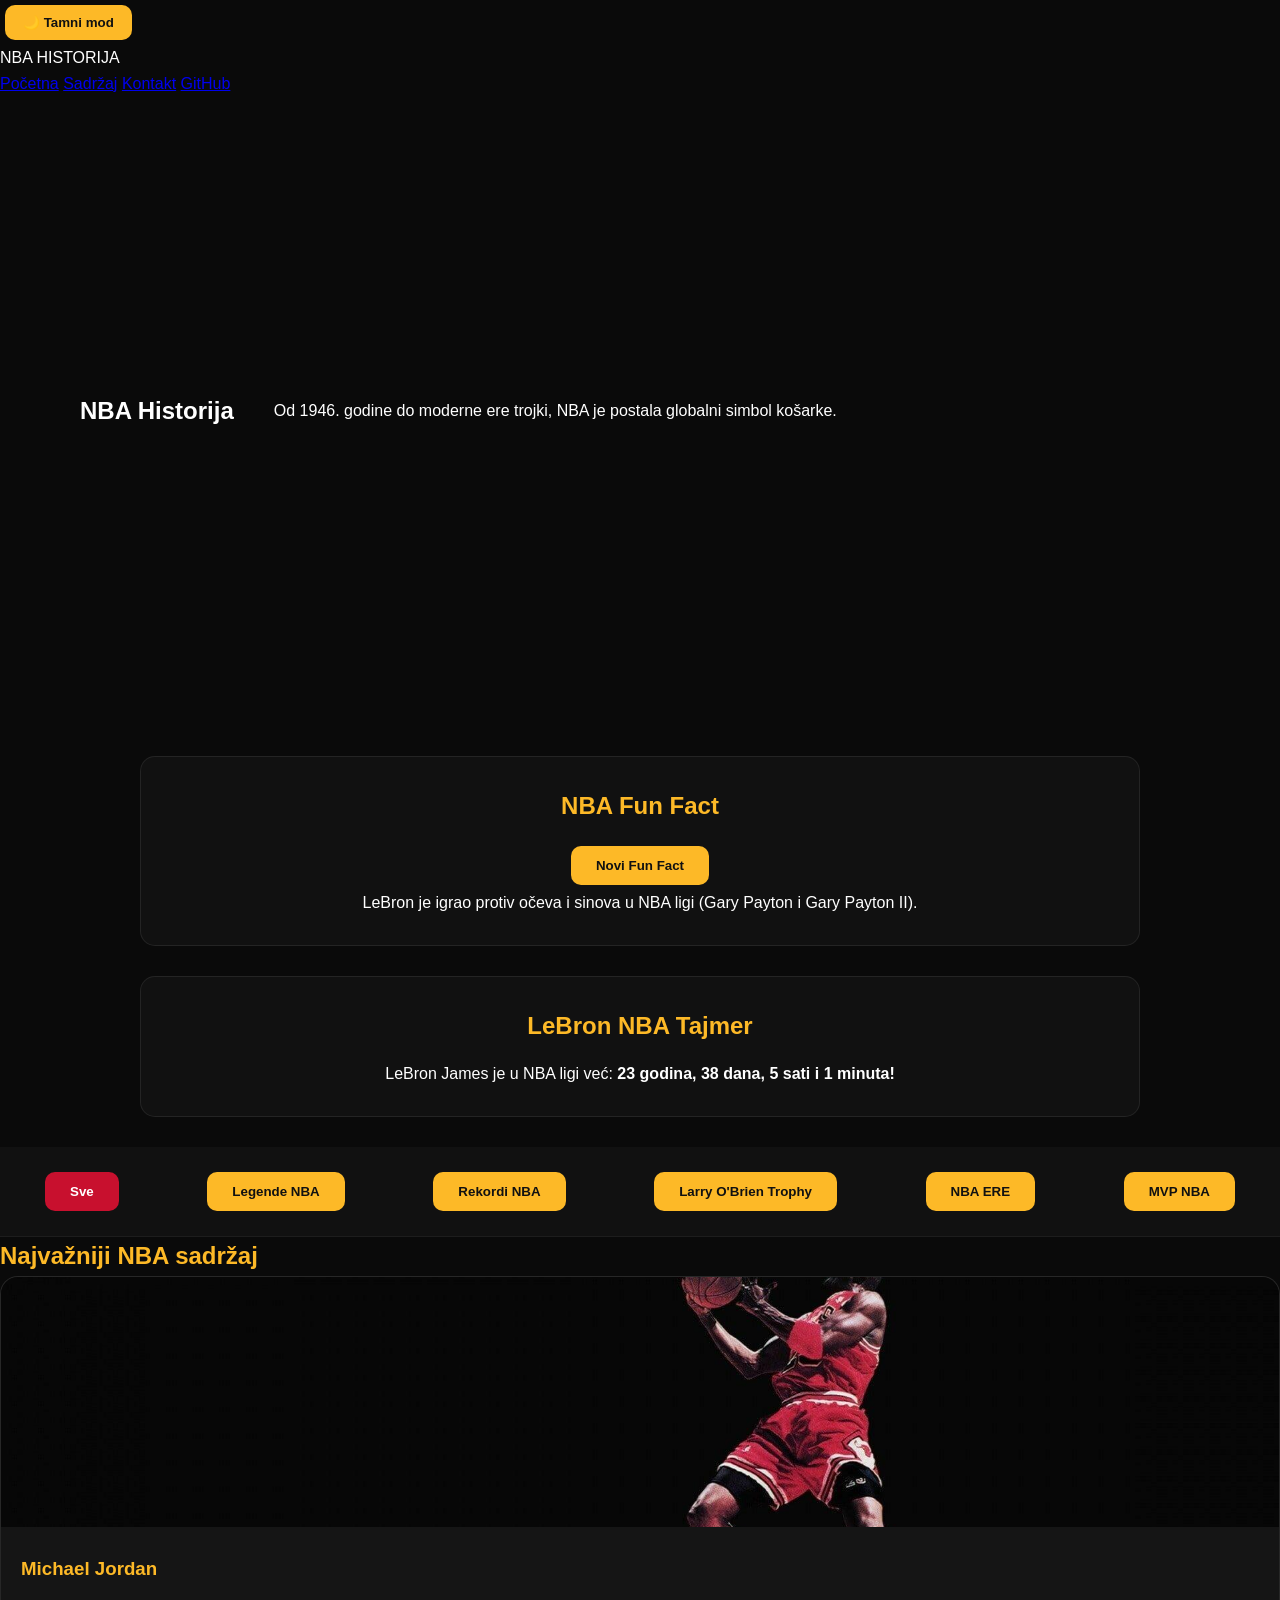
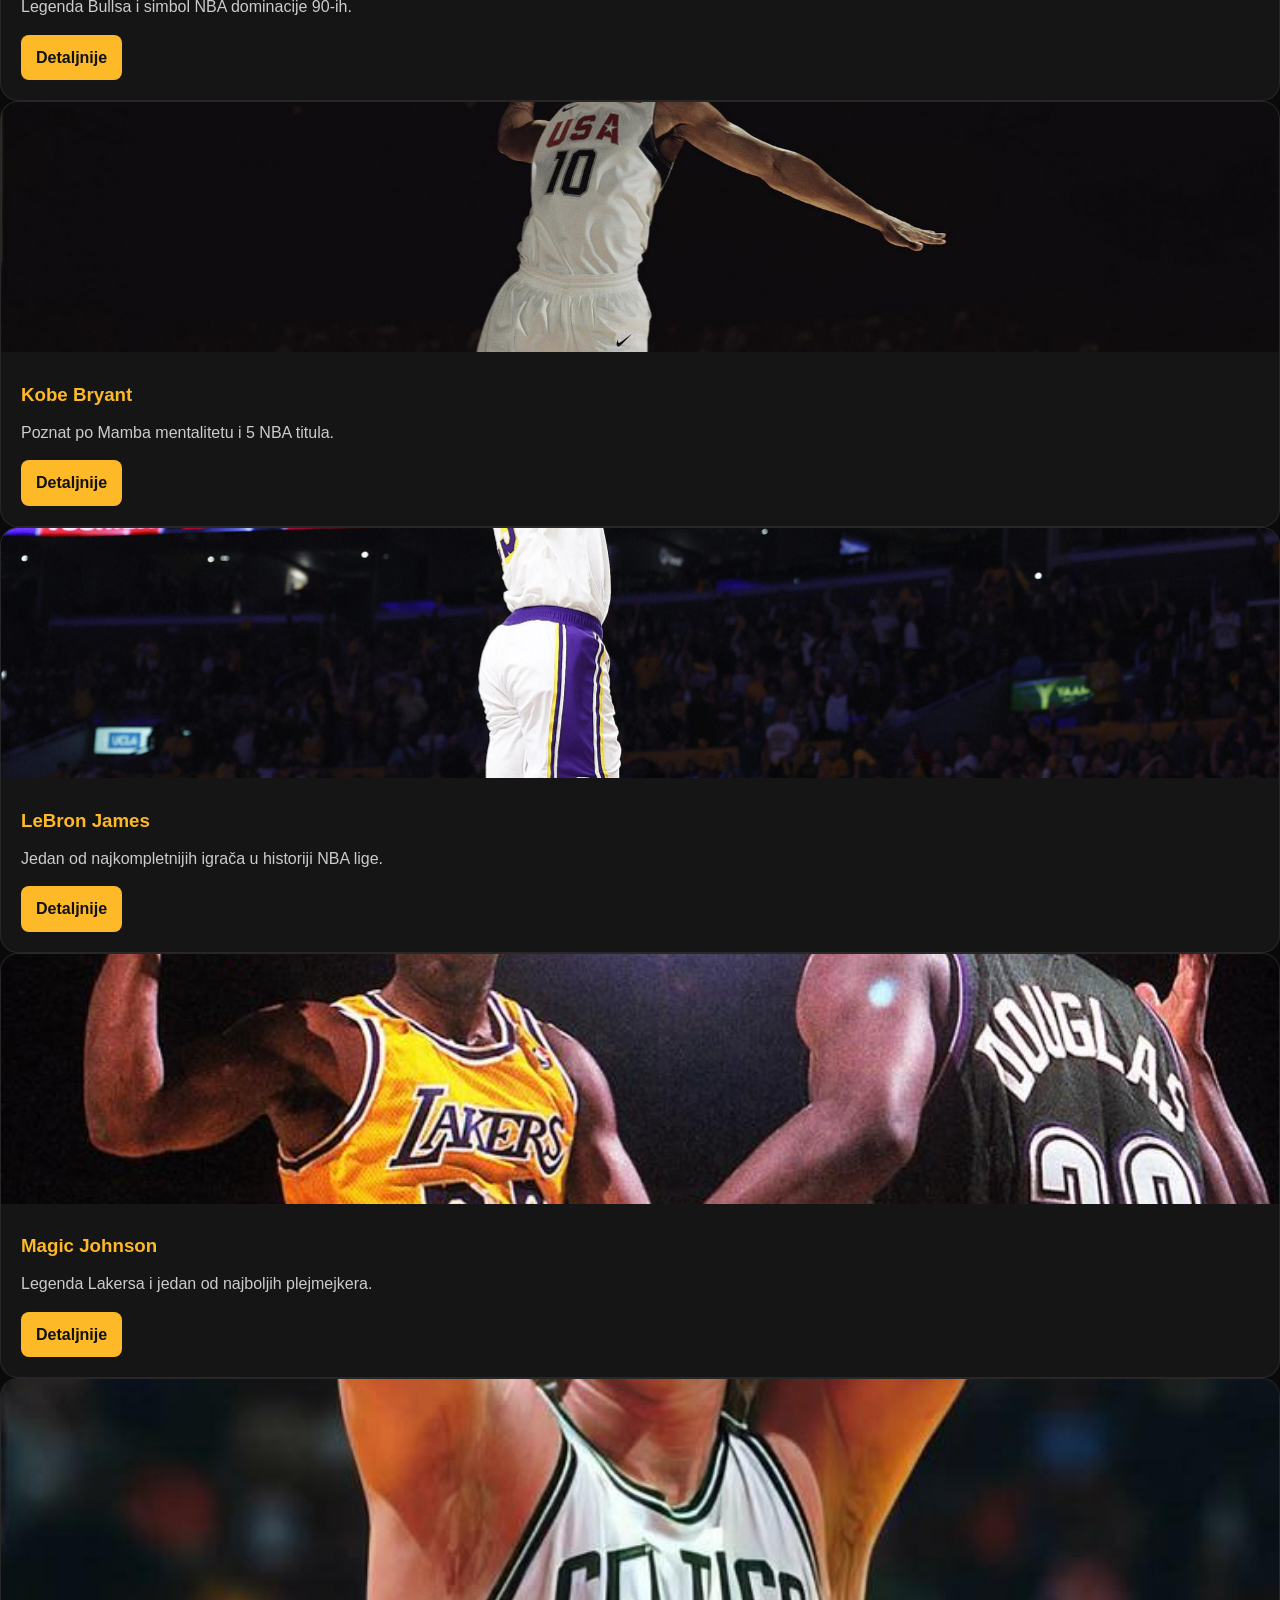
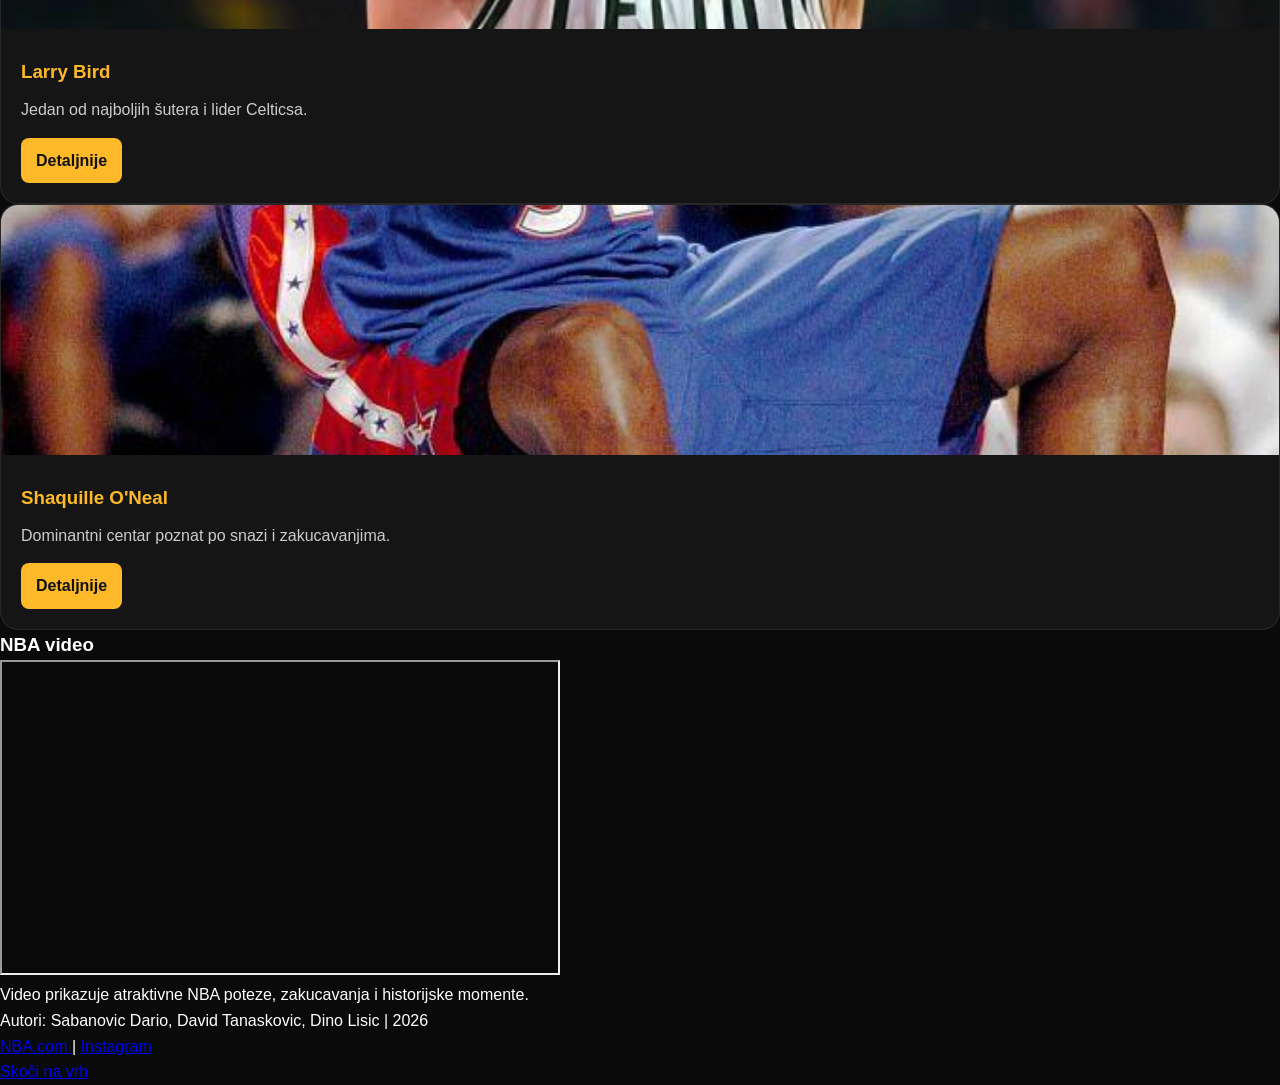
==== commit a678c52e: "Moj konačn kod" ====
--- a/index.html
+++ b/index.html
@@ -64,27 +64,27 @@
 
 <nav>   
 
-    <button class="filter-btn aktivan" data-filter="sve">
+    <button type="button" class="filter-btn aktivan" data-filter="sve">
     Sve
     </button>
 
-    <button class="filter-btn" data-filter="legenda">
+    <button type="button" class="filter-btn" data-filter="legenda">
         Legende NBA
     </button>
 
-    <button class="filter-btn" data-filter="rekord">
+    <button type="button" class="filter-btn" data-filter="rekord">
         Rekordi NBA
     </button>
 
-    <button class="filter-btn" data-filter="tim">
+    <button type="button" class="filter-btn" data-filter="tim">
         Larry O'Brien Trophy
     </button>
 
-    <button class="filter-btn" data-filter="era">
+    <button type="button" class="filter-btn" data-filter="era">
         NBA ERE
     </button>
 
-    <button class="filter-btn" data-filter="mvp">
+    <button type="button" class="filter-btn" data-filter="mvp">
         MVP NBA
     </button>
 
@@ -114,8 +114,8 @@
             Legenda Bullsa i simbol NBA dominacije 90-ih.
         </p>
 
-        <a href="sadrzaj.html#galerija">
-            Detaljnije
+        <a href="https://bs.wikipedia.org/wiki/Michael_Jordan" target="_blank">Detaljnije</a>
+
         </a>
 
     </div>
@@ -136,8 +136,8 @@
             Poznat po Mamba mentalitetu i 5 NBA titula.
         </p>
 
-        <a href="sadrzaj.html#tabela">
-            Detaljnije
+        <a href="https://bs.wikipedia.org/wiki/Kobe_Bryant" target="_blank">Detaljnije</a>
+
         </a>
 
     </div>
@@ -158,8 +158,8 @@
             Jedan od najkompletnijih igrača u historiji NBA lige.
         </p>
 
-        <a href="sadrzaj.html#galerija">
-            Detaljnije
+        <a href="https://bs.wikipedia.org/wiki/LeBron_James" target="_blank">Detaljnije</a>
+
         </a>
 
     </div>
@@ -180,8 +180,8 @@
             Legenda Lakersa i jedan od najboljih plejmejkera.
         </p>
 
-        <a href="sadrzaj.html#galerija">
-            Detaljnije
+        <a href="https://bs.wikipedia.org/wiki/Magic_Johnson" target="_blank">Detaljnije</a>
+
         </a>
 
     </div>
@@ -202,8 +202,7 @@
             Jedan od najboljih šutera i lider Celticsa.
         </p>
 
-        <a href="sadrzaj.html#galerija">
-            Detaljnije
+        <a href="https://bs.wikipedia.org/wiki/Larry_Bird" target="_blank">Detaljnije</a>
         </a>
 
     </div>
@@ -224,8 +223,8 @@
             Dominantni centar poznat po snazi i zakucavanjima.
         </p>
 
-        <a href="sadrzaj.html#galerija">
-            Detaljnije
+        <a href="https://bs.wikipedia.org/wiki/Shaquille_O%27Neal" target="_blank">Detaljnije</a>
+
         </a>
 
     </div>
@@ -243,7 +242,11 @@
     <h3>NBA video</h3>
 
 <iframe
-src="https://www.youtube.com/embed/ydLJtKlVVZw"
+src="https://www.youtube.com/embed/o9JkBMfRMoQ"
+width="560"
+height="315"
+title="NBA highlights video"
+allowfullscreen>
 title="NBA highlights video"
 allowfullscreen>
 </iframe>
--- a/omco.css
+++ b/omco.css
@@ -95,7 +95,7 @@
     position: relative;
     width: 100%;
     height: 100vh;
-    overflow: hidden;
+    overflow: hidden; 
 }
 
 .slide {
@@ -253,4 +253,112 @@
         padding: 40px 20px;
         text-align: center;
     }
+}
+
+/* =========================================
+   8. INDEX.HTML DODATNI STILOVI
+   ========================================= */
+
+/* Dark mode dugme */
+#tema-dugme {
+    background: #fdb927;
+    color: #111;
+    border: none;
+    padding: 10px 18px;
+    border-radius: 10px;
+    font-weight: bold;
+}
+
+/* Aktivno filter dugme */
+.filter-btn.aktivan {
+    background: #c8102e;
+    color: white;
+}
+
+/* Kartice na index stranici */
+.kartica {
+    background: #151515;
+    border-radius: 18px;
+    overflow: hidden;
+    border: 1px solid rgba(255,255,255,0.08);
+    transition: 0.3s;
+}
+
+.kartica:hover {
+    transform: translateY(-8px);
+    border-color: #fdb927;
+}
+
+/* Slike u karticama */
+.kartica img {
+    width: 100%;
+    height: 250px;
+    object-fit: cover;
+}
+
+/* Sadržaj kartice */
+.card-content {
+    padding: 20px;
+}
+
+.card-content h3 {
+    color: #fdb927;
+    margin-bottom: 10px;
+}
+
+.card-content p {
+    color: #ccc;
+    margin-bottom: 15px;
+}
+
+/* Link dugme */
+.card-content a {
+    display: inline-block;
+    background: #fdb927;
+    color: #111;
+    text-decoration: none;
+    padding: 10px 15px;
+    border-radius: 8px;
+    font-weight: bold;
+    transition: 0.3s;
+}
+
+.card-content a:hover {
+    background: white;
+}
+
+/* Fun fact sekcija */
+.fun-fact-sekcija,
+.tajmer-sekcija {
+    background: #111;
+    margin: 30px auto;
+    padding: 30px;
+    border-radius: 15px;
+    max-width: 1000px;
+    text-align: center;
+    border: 1px solid rgba(255,255,255,0.08);
+}
+
+.fun-fact-sekcija h2,
+.tajmer-sekcija h2 {
+    color: #fdb927;
+    margin-bottom: 15px;
+}
+
+/* Dark tema */
+.dark-theme {
+    background: #000;
+    color: white;
+}
+
+.dark-theme .kartica {
+    background: #1a1a1a;
+}
+
+.dark-theme nav {
+    background: #050505;
+}
+
+.dark-theme footer {
+    background: #050505;
 }
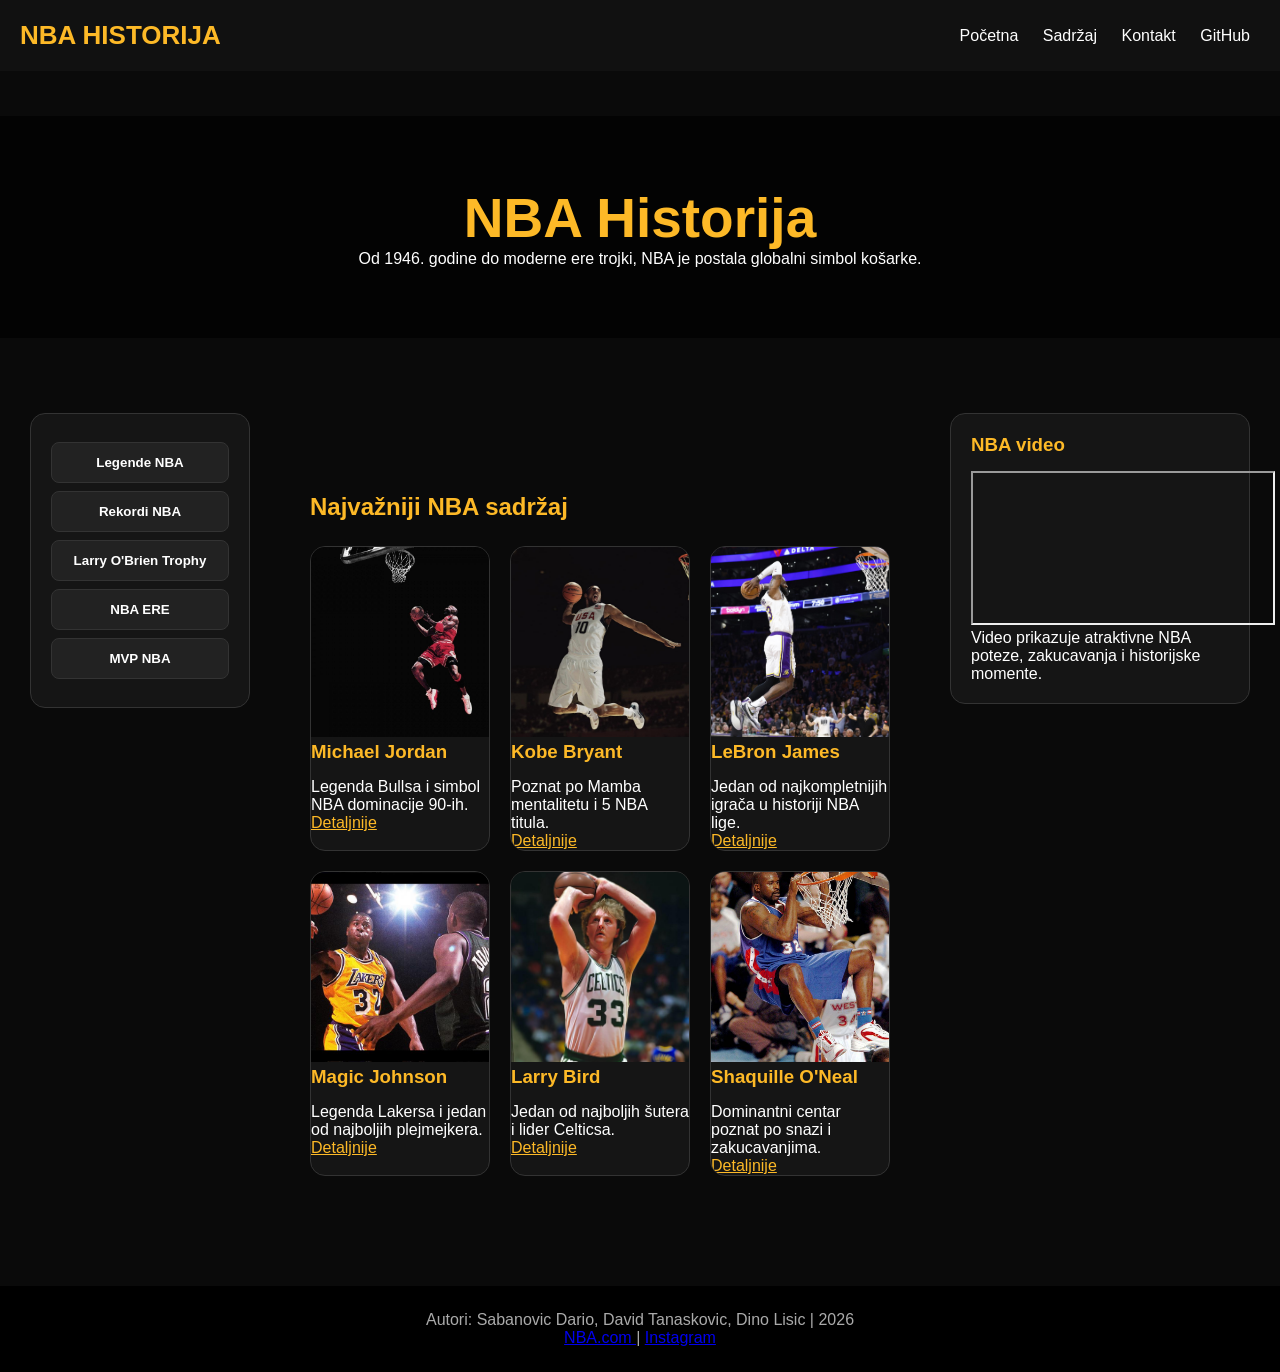
==== commit d3fae28f: "konacan fajl prepravka vec postavljenih fajlova html" ====
--- a/index.html
+++ b/index.html
@@ -5,21 +5,14 @@
 <meta name="viewport" content="width=device-width, initial-scale=1.0">
 <title>NBA Historija - Početna</title>
 
-<link rel="stylesheet" href="omco.css">
+ <link rel="stylesheet" href="tptpstil.css">
 
 </head>
 
-<body id="top">
+<body>
 
 <header>
-    
-
     <div class="header-flex">
-
-        <button id="tema-dugme">
-    🌙 Tamni mod
-</button>
-    
         <div class="logo">NBA HISTORIJA</div>
 
         <div class="menu">
@@ -40,51 +33,27 @@
     </p>
 </section>
 
-<section class="fun-fact-sekcija">
-
-    <h2>NBA Fun Fact</h2>
-
-    <button id="fun-fact-dugme">
-        Novi Fun Fact
-    </button>
-
-    <p id="nba-fact"></p>
-
-</section>
-
-<section class="tajmer-sekcija">
-
-    <h2>LeBron NBA Tajmer</h2>
-
-    <p id="lebron-tajmer"></p>
-
-</section>
-
 <div class="layout">
 
-<nav>   
-
-    <button type="button" class="filter-btn aktivan" data-filter="sve">
-    Sve
-    </button>
-
-    <button type="button" class="filter-btn" data-filter="legenda">
+<nav>
+
+    <button onclick="filterCards('legenda')">
         Legende NBA
     </button>
 
-    <button type="button" class="filter-btn" data-filter="rekord">
+    <button onclick="filterCards('rekord')">
         Rekordi NBA
     </button>
 
-    <button type="button" class="filter-btn" data-filter="tim">
+    <button onclick="filterCards('tim')">
         Larry O'Brien Trophy
     </button>
 
-    <button type="button" class="filter-btn" data-filter="era">
+    <button onclick="filterCards('era')">
         NBA ERE
     </button>
 
-    <button type="button" class="filter-btn" data-filter="mvp">
+    <button onclick="filterCards('mvp')">
         MVP NBA
     </button>
 
@@ -100,11 +69,10 @@
 
 <div class="cards">
 
-<article class="kartica" data-kategorija="mvp">
+<article class="card" data-category="legenda">
 
     <img src="images/jordan.jpg"
-    alt="Michael Jordan u dresu Chicago Bullsa"
-    loading="lazy">
+    alt="Michael Jordan u dresu Chicago Bullsa">
 
     <div class="card-content">
 
@@ -114,19 +82,18 @@
             Legenda Bullsa i simbol NBA dominacije 90-ih.
         </p>
 
-        <a href="https://bs.wikipedia.org/wiki/Michael_Jordan" target="_blank">Detaljnije</a>
-
-        </a>
-
-    </div>
-
-</article>
-
-<article class="kartica" data-kategorija="legenda">
+        <a href="sadrzaj.html#galerija">
+            Detaljnije
+        </a>
+
+    </div>
+
+</article>
+
+<article class="card" data-category="legenda">
 
     <img src="images/kobe.jpg"
-    alt="Kobe Bryant tokom utakmice Lakersa"
-    loading="lazy">
+    alt="Kobe Bryant tokom utakmice Lakersa">
 
     <div class="card-content">
 
@@ -136,19 +103,18 @@
             Poznat po Mamba mentalitetu i 5 NBA titula.
         </p>
 
-        <a href="https://bs.wikipedia.org/wiki/Kobe_Bryant" target="_blank">Detaljnije</a>
-
-        </a>
-
-    </div>
-
-</article>
-
-<article class="kartica" data-kategorija="rekord">
+        <a href="sadrzaj.html#tabela">
+            Detaljnije
+        </a>
+
+    </div>
+
+</article>
+
+<article class="card" data-category="legenda">
 
     <img src="images/lebron.jpg"
-    alt="LeBron James tokom NBA utakmice"
-    loading="lazy">
+    alt="LeBron James tokom NBA utakmice">
 
     <div class="card-content">
 
@@ -158,19 +124,18 @@
             Jedan od najkompletnijih igrača u historiji NBA lige.
         </p>
 
-        <a href="https://bs.wikipedia.org/wiki/LeBron_James" target="_blank">Detaljnije</a>
-
-        </a>
-
-    </div>
-
-</article>
-
-<article class="kartica" data-kategorija="era">
+        <a href="sadrzaj.html#galerija">
+            Detaljnije
+        </a>
+
+    </div>
+
+</article>
+
+<article class="card" data-category="legenda">
 
     <img src="images/magic.jpg"
-    alt="Magic Johnson u Lakers dresu"
-    loading="lazy">
+    alt="Magic Johnson u Lakers dresu">
 
     <div class="card-content">
 
@@ -180,19 +145,18 @@
             Legenda Lakersa i jedan od najboljih plejmejkera.
         </p>
 
-        <a href="https://bs.wikipedia.org/wiki/Magic_Johnson" target="_blank">Detaljnije</a>
-
-        </a>
-
-    </div>
-
-</article>
-
-<article class="kartica" data-kategorija="legenda">
+        <a href="sadrzaj.html#galerija">
+            Detaljnije
+        </a>
+
+    </div>
+
+</article>
+
+<article class="card" data-category="legenda">
 
     <img src="images/bird.jpg"
-    alt="Larry Bird u Celtics dresu"
-    loading="lazy">
+    alt="Larry Bird u Celtics dresu">
 
     <div class="card-content">
 
@@ -202,18 +166,18 @@
             Jedan od najboljih šutera i lider Celticsa.
         </p>
 
-        <a href="https://bs.wikipedia.org/wiki/Larry_Bird" target="_blank">Detaljnije</a>
-        </a>
-
-    </div>
-
-</article>
-
-<article class="kartica" data-kategorija="tim">
+        <a href="sadrzaj.html#galerija">
+            Detaljnije
+        </a>
+
+    </div>
+
+</article>
+
+<article class="card" data-category="legenda">
 
     <img src="images/shaq.jpg"
-    alt="Shaquille O'Neal zakucavanje"
-    loading="lazy">
+    alt="Shaquille O'Neal zakucavanje">
 
     <div class="card-content">
 
@@ -223,8 +187,8 @@
             Dominantni centar poznat po snazi i zakucavanjima.
         </p>
 
-        <a href="https://bs.wikipedia.org/wiki/Shaquille_O%27Neal" target="_blank">Detaljnije</a>
-
+        <a href="sadrzaj.html#galerija">
+            Detaljnije
         </a>
 
     </div>
@@ -241,15 +205,10 @@
 
     <h3>NBA video</h3>
 
-<iframe
-src="https://www.youtube.com/embed/o9JkBMfRMoQ"
-width="560"
-height="315"
-title="NBA highlights video"
-allowfullscreen>
-title="NBA highlights video"
-allowfullscreen>
-</iframe>
+    <iframe
+    src="https://www.youtube.com/embed/ydLJtKlVVZw"
+    title="NBA highlights video">
+    </iframe>
 
     <p>
         Video prikazuje atraktivne NBA poteze,
@@ -283,12 +242,10 @@
         </a>
 
     </p>
-<p>
-    <a href="#top">Skoči na vrh</a>
-</p>
+
 </footer>
 
-<script src="js/tptpskripte.js"></script>
+<script src="script.js"></script>
 
 </body>
 </html>
--- a/tptpstil.css
+++ b/tptpstil.css
@@ -0,0 +1,324 @@
+/* =========================================
+   Css varijable (Arhitektura)
+   ========================================= */
+:root {
+  /* Primarne boje */
+  --color-primary: #fdb927;
+  --color-bg-body: #0a0a0a;
+  --color-bg-card: #151515;
+  --color-bg-header: #111;
+  --color-bg-alt: #222;
+  
+  /* Tekst i obrubi */
+  --color-text-light: #ffffff;
+  --color-text-muted: #aaaaaa;
+  --color-border: #333333;
+  --color-error: #ff6666;
+  --color-success: #7CFC00;
+
+  /* Layout i tranzicije */
+  --border-radius-lg: 15px;
+  --border-radius-sm: 8px;
+  --transition-fast: 0.3s ease;
+}
+
+/* Upotreba ai-a: Ai mi je pomogao u postavljanju ove arhitekture varijabli 
+   kako bih mogao mijenjati boje na cijelom sajtu odjednom bez ručnog traženja koda. */
+
+/* =========================================
+   Reset i osnovni stilovi
+   ========================================= */
+* {
+  margin: 0;
+  padding: 0;
+  box-sizing: border-box;
+}
+
+html {
+  scroll-behavior: smooth;
+}
+
+body {
+  font-family: Arial, sans-serif;
+  background: var(--color-bg-body);
+  color: var(--color-text-light);
+}
+
+/* =========================================
+   Header i navigacija
+   ========================================= */
+header {
+  background: var(--color-bg-header);
+  padding: 20px;
+  position: sticky;
+  top: 0;
+  z-index: 10;
+}
+
+header h1, .logo {
+  color: var(--color-primary);
+  font-size: 26px;
+  font-weight: bold;
+}
+
+.header-flex {
+  display: flex;
+  justify-content: space-between;
+  align-items: center;
+  flex-wrap: wrap;
+}
+
+.menu a {
+  color: var(--color-text-light);
+  text-decoration: none;
+  margin: 0 10px;
+  transition: var(--transition-fast);
+}
+
+.menu a:hover {
+  color: var(--color-primary);
+}
+
+/* =========================================
+   Layout struktura
+   ========================================= */
+.layout {
+  display: grid;
+  grid-template-columns: 220px 1fr 300px;
+  gap: 25px;
+  padding: 30px;
+}
+
+main {
+  max-width: 1100px;
+  margin: auto;
+  padding: 35px;
+}
+
+section {
+  margin: 45px 0;
+}
+
+nav, aside {
+  background: var(--color-bg-card);
+  padding: 20px;
+  border-radius: var(--border-radius-lg);
+  height: max-content;
+  border: 1px solid var(--color-border);
+}
+
+/* =========================================
+   Komponente (Cards, tables, gallery)
+   ========================================= */
+h2, h3, .card a {
+  color: var(--color-primary);
+  margin-bottom: 15px;
+}
+
+table {
+  width: 100%;
+  border-collapse: collapse;
+  background: var(--color-bg-card);
+}
+
+th, td {
+  padding: 14px;
+  border: 1px solid var(--color-border);
+  text-align: left;
+}
+
+th {
+  background: var(--color-bg-alt);
+  color: var(--color-primary);
+}
+
+.cards {
+  display: grid;
+  grid-template-columns: repeat(3, 1fr);
+  gap: 20px;
+  margin-top: 25px;
+}
+
+.card {
+  background: var(--color-bg-card);
+  border-radius: var(--border-radius-lg);
+  overflow: hidden;
+  border: 1px solid var(--color-border);
+  transition: all var(--transition-fast);
+}
+
+/* Upotreba ai-a: Ai je sugerisao dodavanje transform i box-shadow efekata na hover 
+   kako bi kartice dobile dubinu i profesionalniji izgled. */
+.card:hover {
+  transform: translateY(-5px);
+  border-color: var(--color-primary);
+  box-shadow: 0 10px 20px rgba(253, 185, 39, 0.1);
+}
+
+.card img {
+  width: 100%;
+  height: 190px;
+  object-fit: cover;
+}
+
+.gallery {
+  display: grid;
+  grid-template-columns: repeat(3, 1fr);
+  gap: 18px;
+}
+
+.gallery img {
+  width: 100%;
+  height: 230px;
+  object-fit: cover;
+  border-radius: 12px;
+}
+
+/* =========================================
+   Hero sekcija
+   ========================================= */
+/* Upotreba ai-a: Ai mi je pomogao napisati keyframes animaciju za naslov 
+   kako bi se tekst lagano pojavio pri učitavanju stranice. */
+@keyframes fadeIn {
+  from { opacity: 0; transform: translateY(-10px); }
+  to { opacity: 1; transform: translateY(0); }
+}
+
+.hero {
+  padding: 70px 30px;
+  text-align: center;
+  background: linear-gradient(rgba(0, 0, 0, .7), rgba(0, 0, 0, .7)), 
+              url("https://images.unsplash.com/photo-1519861531473-9200262188bf?q=80&w=1600") center/cover;
+}
+
+.hero h1 {
+  font-size: 55px;
+  color: var(--color-primary);
+  animation: fadeIn 1s ease-out;
+}
+
+/* =========================================
+   Forme i dugmad
+   ========================================= */
+form {
+  background: var(--color-bg-card);
+  padding: 25px;
+  border-radius: var(--border-radius-lg);
+}
+
+label {
+  display: block;
+  margin-top: 15px;
+  color: var(--color-primary);
+}
+
+input, select, textarea {
+  width: 100%;
+  padding: 12px;
+  margin-top: 6px;
+  border-radius: var(--border-radius-sm);
+  border: 2px solid transparent;
+  transition: var(--transition-fast);
+}
+
+input:focus, textarea:focus {
+  outline: none;
+  border-color: var(--color-primary);
+}
+
+button {
+  margin-top: 20px;
+  padding: 12px 20px;
+  border: none;
+  border-radius: var(--border-radius-sm);
+  cursor: pointer;
+  font-weight: bold;
+  transition: var(--transition-fast);
+}
+
+nav button {
+  display: block;
+  width: 100%;
+  margin: 8px 0;
+  background: var(--color-bg-alt);
+  color: var(--color-text-light);
+  border: 1px solid var(--color-border);
+}
+
+nav button:hover {
+  background: var(--color-primary);
+  color: black;
+}
+
+.submit {
+  background: var(--color-primary);
+  color: black;
+}
+
+.reset {
+  background: var(--color-border);
+  color: var(--color-text-light);
+}
+
+.error { color: var(--color-error); font-size: 14px; }
+.invalid { border-color: var(--color-error); }
+.success { color: var(--color-success); font-weight: bold; margin-top: 20px; }
+
+/* =========================================
+   Footer
+   ========================================= */
+footer {
+  text-align: center;
+  background: #000;
+  padding: 25px;
+  color: var(--color-text-muted);
+}
+
+/* =========================================
+   Responzivnost (Media queries - 3 breakpointa)
+   ========================================= */
+/* Upotreba ai-a: Ai mi je pomogao definisati tri tačna breakpointa i specifična 
+   pravila za mobilne uređaje, poput pretvaranja navigacije u kolonu i skrolovanja tabela. */
+
+/* 1. Breakpoint: Tableti i manji laptopi */
+@media (max-width: 1024px) {
+  .layout {
+    grid-template-columns: 200px 1fr;
+    padding: 20px;
+  }
+  aside {
+    display: none;
+  }
+}
+
+/* 2. Breakpoint: Veći telefoni i manji tableti */
+@media (max-width: 768px) {
+  .layout {
+    grid-template-columns: 1fr;
+  }
+  .cards {
+    grid-template-columns: repeat(2, 1fr);
+  }
+  .hero h1 {
+    font-size: 42px;
+  }
+}
+
+/* 3. Breakpoint: Mobilni uređaji */
+@media (max-width: 480px) {
+  .cards, .gallery {
+    grid-template-columns: 1fr;
+  }
+  .hero h1 {
+    font-size: 32px;
+  }
+  .header-flex {
+    flex-direction: column;
+    gap: 10px;
+  }
+  table {
+    font-size: 11px;
+    display: block;
+    overflow-x: auto;
+  }
+}
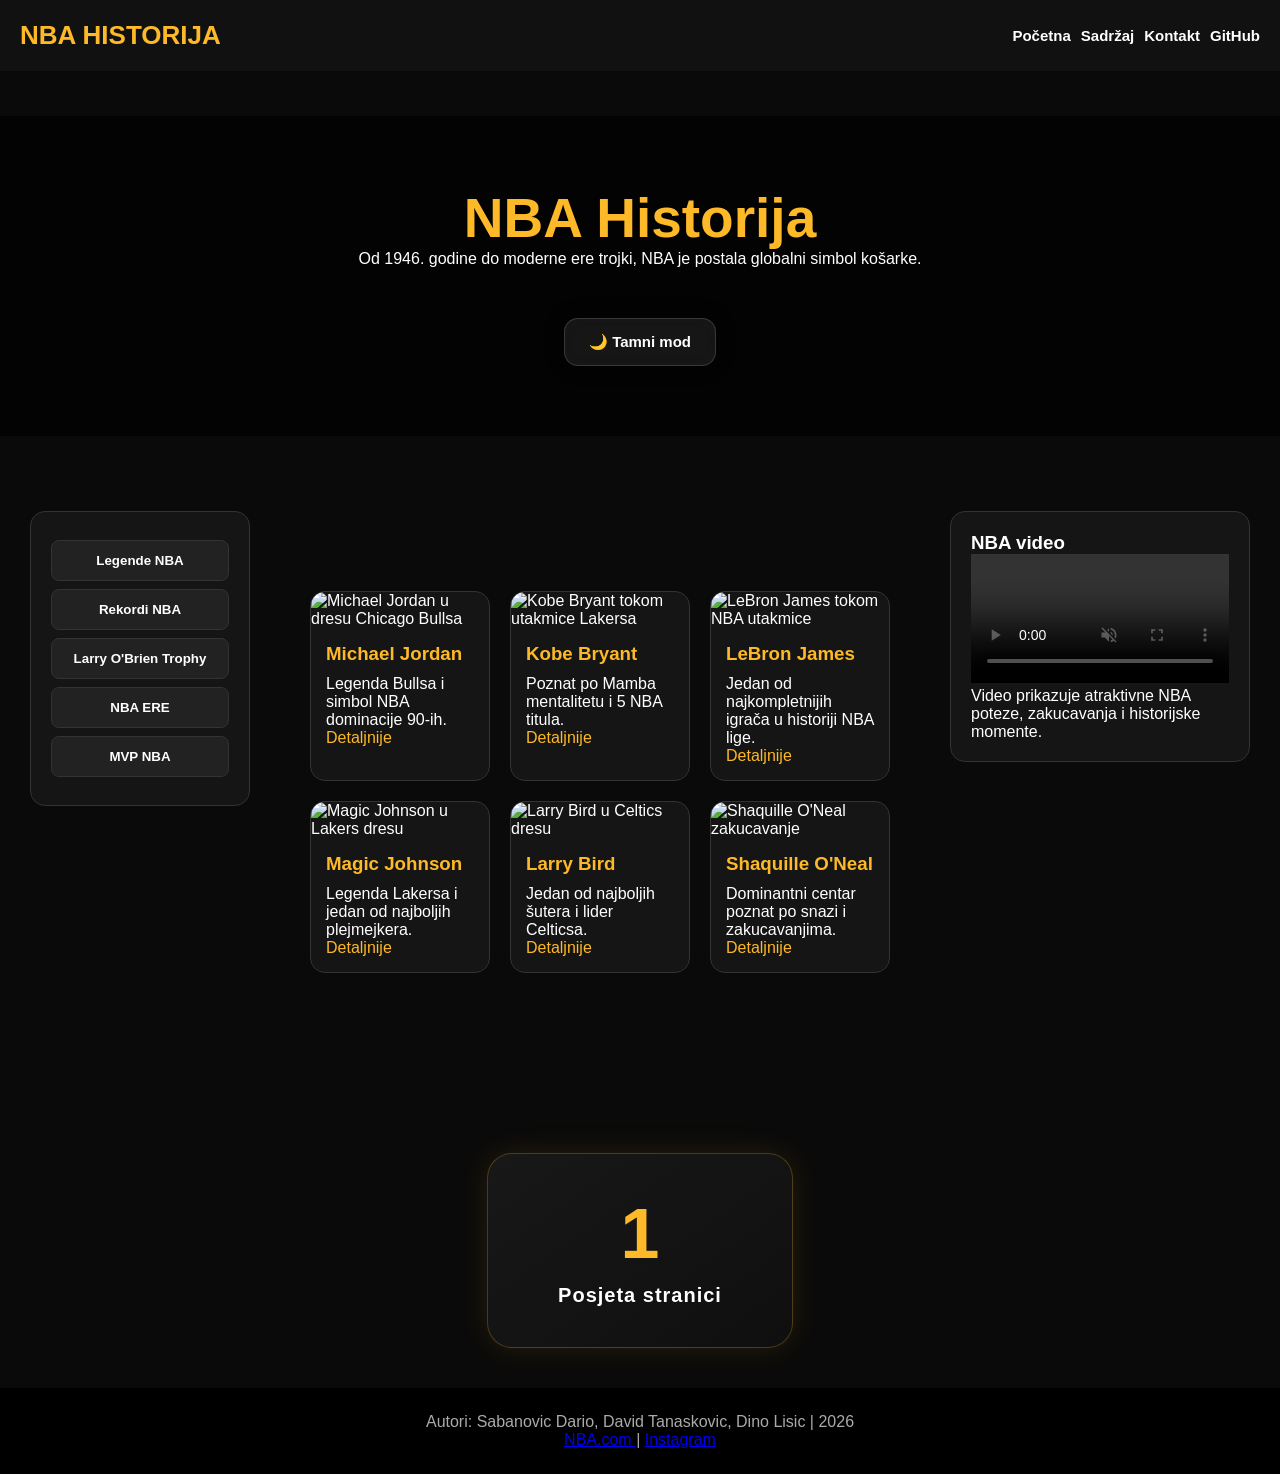
==== commit f0beec1d: "prerada doredjivanje prerada" ====
--- a/index.html
+++ b/index.html
@@ -5,7 +5,7 @@
 <meta name="viewport" content="width=device-width, initial-scale=1.0">
 <title>NBA Historija - Početna</title>
 
- <link rel="stylesheet" href="tptpstil.css">
+<link rel="stylesheet" href="css/tptpstil.css">
 
 </head>
 
@@ -20,40 +20,49 @@
             <a href="sadrzaj.html">Sadržaj</a>
             <a href="kontakt.html">Kontakt</a>
             <a href="https://github.com/" target="_blank">GitHub</a>
-        </div>
+                    </div>
     </div>
 </header>
 
 <section class="hero">
+
     <h1>NBA Historija</h1>
 
     <p>
         Od 1946. godine do moderne ere trojki,
         NBA je postala globalni simbol košarke.
     </p>
+
+    <div class="tema-wrapper">
+
+        <button id="tema-dugme" onclick="toggleTema()">
+            🌙 Tamni mod
+        </button>
+
+    </div>
+
 </section>
-
 <div class="layout">
 
 <nav>
 
-    <button onclick="filterCards('legenda')">
+    <button onclick="otvoriSekciju('legende')">
         Legende NBA
     </button>
 
-    <button onclick="filterCards('rekord')">
+    <button onclick="otvoriSekciju('rekordi')">
         Rekordi NBA
     </button>
 
-    <button onclick="filterCards('tim')">
+    <button onclick="otvoriSekciju('trofej')">
         Larry O'Brien Trophy
     </button>
 
-    <button onclick="filterCards('era')">
+    <button onclick="otvoriSekciju('ere')">
         NBA ERE
     </button>
 
-    <button onclick="filterCards('mvp')">
+    <button onclick="otvoriSekciju('mvp')">
         MVP NBA
     </button>
 
@@ -63,140 +72,373 @@
 
 <section>
 
-<h2 style="color:#fdb927">
-    Najvažniji NBA sadržaj
-</h2>
+
 
 <div class="cards">
 
 <article class="card" data-category="legenda">
-
-    <img src="images/jordan.jpg"
-    alt="Michael Jordan u dresu Chicago Bullsa">
-
-    <div class="card-content">
-
+    <img src="images/jordan.jpg" alt="Michael Jordan u dresu Chicago Bullsa">
+
+    <div class="card-content">
         <h3>Michael Jordan</h3>
+        <p>Legenda Bullsa i simbol NBA dominacije 90-ih.</p>
+
+        <a href="https://en.wikipedia.org/wiki/Michael_Jordan"
+        target="_blank">
+            Detaljnije
+        </a>
+    </div>
+</article>
+
+<article class="card" data-category="legenda">
+    <img src="images/kobe.jpg" alt="Kobe Bryant tokom utakmice Lakersa">
+
+    <div class="card-content">
+        <h3>Kobe Bryant</h3>
+        <p>Poznat po Mamba mentalitetu i 5 NBA titula.</p>
+
+        <a href="https://en.wikipedia.org/wiki/Kobe_Bryant"
+        target="_blank">
+            Detaljnije
+        </a>
+    </div>
+</article>
+
+<article class="card" data-category="legenda">
+    <img src="images/lebron.jpg" alt="LeBron James tokom NBA utakmice">
+
+    <div class="card-content">
+        <h3>LeBron James</h3>
+        <p>Jedan od najkompletnijih igrača u historiji NBA lige.</p>
+
+        <a href="https://en.wikipedia.org/wiki/LeBron_James"
+        target="_blank">
+            Detaljnije
+        </a>
+    </div>
+</article>
+
+<article class="card" data-category="legenda">
+    <img src="images/magic.jpg" alt="Magic Johnson u Lakers dresu">
+
+    <div class="card-content">
+        <h3>Magic Johnson</h3>
+        <p>Legenda Lakersa i jedan od najboljih plejmejkera.</p>
+
+        <a href="https://en.wikipedia.org/wiki/Magic_Johnson"
+        target="_blank">
+            Detaljnije
+        </a>
+    </div>
+</article>
+
+<article class="card" data-category="legenda">
+    <img src="images/bird.jpg" alt="Larry Bird u Celtics dresu">
+
+    <div class="card-content">
+        <h3>Larry Bird</h3>
+        <p>Jedan od najboljih šutera i lider Celticsa.</p>
+
+        <a href="https://en.wikipedia.org/wiki/Larry_Bird"
+        target="_blank">
+            Detaljnije
+        </a>
+    </div>
+</article>
+
+<article class="card" data-category="legenda">
+    <img src="images/shaq.jpg" alt="Shaquille O'Neal zakucavanje">
+
+    <div class="card-content">
+        <h3>Shaquille O'Neal</h3>
+        <p>Dominantni centar poznat po snazi i zakucavanjima.</p>
+
+        <a href="https://en.wikipedia.org/wiki/Shaquille_O%27Neal"
+        target="_blank">
+            Detaljnije
+        </a>
+    </div>
+</article>
+
+</div>
+<div id="legende" class="sekcija">
+    <h2>Legende NBA</h2>
+    <p>
+        Michael Jordan, Kobe Bryant, LeBron James,
+        Magic Johnson, Larry Bird i Shaquille O'Neal
+        spadaju među najveće legende NBA historije.
+    </p>
+</div>
+
+<div id="rekordi" class="sekcija">
+
+    <h2>NBA Rekordi</h2>
+
+    <div class="rekordi-grid">
+
+        <div class="rekord-card">
+            <h1>100</h1>
+            <h3>Wilt Chamberlain</h3>
+
+            <p>
+                Najviše poena na jednoj NBA utakmici.
+            </p>
+        </div>
+
+        <div class="rekord-card aktivna-kartica">
+            <h1>3PT</h1>
+            <h3>Stephen Curry</h3>
+
+            <p>
+                Najviše pogođenih trojki u NBA historiji.
+            </p>
+        </div>
+
+        <div class="rekord-card">
+            <h1>6</h1>
+            <h3>Kareem Abdul-Jabbar</h3>
+
+            <p>
+                Najviše MVP nagrada u NBA ligi.
+            </p>
+        </div>
+
+        <div class="rekord-card">
+            <h1>11</h1>
+            <h3>Bill Russell</h3>
+
+            <p>
+                Najviše NBA titula osvojenih kao igrač.
+            </p>
+        </div>
+
+        <div class="rekord-card">
+            <h1>30/20/20</h1>
+            <h3>Nikola Jokić</h3>
+
+            <p>
+                Historijska triple-double utakmica.
+            </p>
+        </div>
+
+        <div class="rekord-card">
+            <h1>10x</h1>
+            <h3>Michael Jordan</h3>
+
+            <p>
+                Deset puta najbolji strijelac NBA sezone.
+            </p>
+        </div>
+
+    </div>
+
+</div>
+<div id="trofej" class="sekcija">
+
+    <h2>Larry O'Brien Trophy</h2>
+
+    <p>
+        Larry O'Brien Trophy je trofej koji se dodjeljuje
+        NBA šampionu nakon osvajanja finala.
+    </p>
+
+    <table>
+
+        <tr>
+            <th>Mjesto</th>
+            <th>Tim</th>
+            <th>Broj titula</th>
+        </tr>
+
+       <tr>
+    <td>1.</td>
+    <td class="tim">
+        <img src="images/celtics.png" alt="Celtics">
+        Boston Celtics
+    </td>
+    <td>18</td>
+</tr>
+
+<tr>
+    <td>2.</td>
+    <td class="tim">
+        <img src="images/lakers.png" alt="Lakers">
+        Los Angeles Lakers
+    </td>
+    <td>17</td>
+</tr>
+
+<tr>
+    <td>3.</td>
+    <td class="tim">
+        <img src="images/warriors.png" alt="Warriors">
+        Golden State Warriors
+    </td>
+    <td>7</td>
+</tr>
+
+<tr>
+    <td>4.</td>
+    <td class="tim">
+        <img src="images/bulls.png" alt="Bulls">
+        Chicago Bulls
+    </td>
+    <td>6</td>
+</tr>
+
+<tr>
+    <td>5.</td>
+    <td class="tim">
+        <img src="images/spurs.png" alt="Spurs">
+        San Antonio Spurs
+    </td>
+    <td>5</td>
+</tr>
+
+<tr>
+    <td>6.</td>
+    <td class="tim">
+        <img src="images/heat.png" alt="Heat">
+        Miami Heat
+    </td>
+    <td>3</td>
+</tr>
+
+<tr>
+    <td>7.</td>
+    <td class="tim">
+        <img src="images/pistons.png" alt="Pistons">
+        Detroit Pistons
+    </td>
+    <td>3</td>
+</tr>
+
+<tr>
+    <td>8.</td>
+    <td class="tim">
+        <img src="images/sixers.png" alt="76ers">
+        Philadelphia 76ers
+    </td>
+    <td>3</td>
+</tr>
+
+<tr>
+    <td>9.</td>
+    <td class="tim">
+        <img src="images/rockets.png" alt="Rockets">
+        Houston Rockets
+    </td>
+    <td>2</td>
+</tr>
+
+<tr>
+    <td>10.</td>
+    <td class="tim">
+        <img src="images/knicks.png" alt="Knicks">
+        New York Knicks
+    </td>
+    <td>2</td>
+</tr>
+    </table>
+
+</div>
+<div id="ere" class="sekcija">
+
+    <h2 class="ere-title">
+        NBA ERE
+    </h2>
+
+    <div class="era-box">
+
+        <h3>Od 1946. do moderne ere trojki</h3>
 
         <p>
-            Legenda Bullsa i simbol NBA dominacije 90-ih.
+            NBA liga prošla je kroz mnoge legendarne periode —
+            od dominacije Billa Russella i Lakers-Celtics rivalstva,
+            preko Jordanove ere 90-ih, pa sve do moderne košarke
+            Stephena Curryja, LeBrona Jamesa i Nikole Jokića.
         </p>
 
-        <a href="sadrzaj.html#galerija">
-            Detaljnije
-        </a>
-
-    </div>
-
-</article>
-
-<article class="card" data-category="legenda">
-
-    <img src="images/kobe.jpg"
-    alt="Kobe Bryant tokom utakmice Lakersa">
-
-    <div class="card-content">
-
-        <h3>Kobe Bryant</h3>
-
-        <p>
-            Poznat po Mamba mentalitetu i 5 NBA titula.
-        </p>
-
-        <a href="sadrzaj.html#tabela">
-            Detaljnije
-        </a>
-
-    </div>
-
-</article>
-
-<article class="card" data-category="legenda">
-
-    <img src="images/lebron.jpg"
-    alt="LeBron James tokom NBA utakmice">
-
-    <div class="card-content">
-
-        <h3>LeBron James</h3>
-
-        <p>
-            Jedan od najkompletnijih igrača u historiji NBA lige.
-        </p>
-
-        <a href="sadrzaj.html#galerija">
-            Detaljnije
-        </a>
-
-    </div>
-
-</article>
-
-<article class="card" data-category="legenda">
-
-    <img src="images/magic.jpg"
-    alt="Magic Johnson u Lakers dresu">
-
-    <div class="card-content">
-
-        <h3>Magic Johnson</h3>
-
-        <p>
-            Legenda Lakersa i jedan od najboljih plejmejkera.
-        </p>
-
-        <a href="sadrzaj.html#galerija">
-            Detaljnije
-        </a>
-
-    </div>
-
-</article>
-
-<article class="card" data-category="legenda">
-
-    <img src="images/bird.jpg"
-    alt="Larry Bird u Celtics dresu">
-
-    <div class="card-content">
-
-        <h3>Larry Bird</h3>
-
-        <p>
-            Jedan od najboljih šutera i lider Celticsa.
-        </p>
-
-        <a href="sadrzaj.html#galerija">
-            Detaljnije
-        </a>
-
-    </div>
-
-</article>
-
-<article class="card" data-category="legenda">
-
-    <img src="images/shaq.jpg"
-    alt="Shaquille O'Neal zakucavanje">
-
-    <div class="card-content">
-
-        <h3>Shaquille O'Neal</h3>
-
-        <p>
-            Dominantni centar poznat po snazi i zakucavanjima.
-        </p>
-
-        <a href="sadrzaj.html#galerija">
-            Detaljnije
-        </a>
-
-    </div>
-
-</article>
-
-</div>
-
+    </div>
+
+</div>
+<div id="mvp" class="sekcija">
+
+    <h2 style="text-align:center;">
+        TOP 10 MVP NBA
+    </h2>
+
+    <table>
+
+        <tr>
+            <th>Mjesto</th>
+            <th>Igrač</th>
+            <th>MVP nagrade</th>
+        </tr>
+
+        <tr>
+            <td>1.</td>
+            <td>Kareem Abdul-Jabbar</td>
+            <td>6</td>
+        </tr>
+
+        <tr>
+            <td>2.</td>
+            <td>Michael Jordan</td>
+            <td>5</td>
+        </tr>
+
+        <tr>
+            <td>3.</td>
+            <td>Bill Russell</td>
+            <td>5</td>
+        </tr>
+
+        <tr>
+            <td>4.</td>
+            <td>LeBron James</td>
+            <td>4</td>
+        </tr>
+
+        <tr>
+            <td>5.</td>
+            <td>Wilt Chamberlain</td>
+            <td>4</td>
+        </tr>
+
+        <tr>
+            <td>6.</td>
+            <td>Magic Johnson</td>
+            <td>3</td>
+        </tr>
+
+        <tr>
+            <td>7.</td>
+            <td>Larry Bird</td>
+            <td>3</td>
+        </tr>
+
+        <tr>
+            <td>8.</td>
+            <td>Moses Malone</td>
+            <td>3</td>
+        </tr>
+
+        <tr>
+            <td>9.</td>
+            <td>Nikola Jokić</td>
+            <td>3</td>
+        </tr>
+
+        <tr>
+            <td>10.</td>
+            <td>Stephen Curry</td>
+            <td>2</td>
+        </tr>
+
+    </table>
+
+</div>
 </section>
 
 </main>
@@ -205,10 +447,11 @@
 
     <h3>NBA video</h3>
 
-    <iframe
-    src="https://www.youtube.com/embed/ydLJtKlVVZw"
-    title="NBA highlights video">
-    </iframe>
+    <video width="100%" autoplay muted loop controls>
+
+        <source src="Images/NbaVideo.mp4" type="video/mp4">
+
+    </video>
 
     <p>
         Video prikazuje atraktivne NBA poteze,
@@ -216,9 +459,16 @@
     </p>
 
 </aside>
-
-</div>
-
+</div>
+
+<section class="counter-section">
+
+    <div class="counter-box">
+        <h2 id="brojPosjeta">0</h2>
+        <p>Posjeta stranici</p>
+    </div>
+
+</section>
 <footer>
 
     <p>
@@ -228,24 +478,20 @@
     </p>
 
     <p>
-
-        <a href="https://www.nba.com/"
-        target="_blank">
+        <a href="https://www.nba.com/" target="_blank">
             NBA.com
         </a>
 
         |
 
-        <a href="https://www.instagram.com/nba/"
-        target="_blank">
+        <a href="https://www.instagram.com/nba/" target="_blank">
             Instagram
         </a>
-
     </p>
 
 </footer>
 
-<script src="script.js"></script>
+<script src="js/tptpskripte.js"></script>
 
 </body>
 </html>
--- a/css/tptpstil.css
+++ b/css/tptpstil.css
@@ -0,0 +1,1043 @@
+/* =========================================
+   CSS VARIJABLE
+   ========================================= */
+
+:root {
+  --color-primary: #fdb927;
+  --color-bg-body: #0a0a0a;
+  --color-bg-card: #151515;
+  --color-bg-header: #111;
+  --color-bg-alt: #222;
+
+  --color-text-light: #ffffff;
+  --color-text-muted: #aaaaaa;
+  --color-border: #333333;
+
+  --color-error: #ff6666;
+  --color-success: #7CFC00;
+
+  --border-radius-lg: 15px;
+  --border-radius-sm: 8px;
+
+  --transition-fast: 0.3s ease;
+}
+
+/* =========================================
+   RESET
+   ========================================= */
+
+* {
+  margin: 0;
+  padding: 0;
+  box-sizing: border-box;
+}
+
+html {
+  scroll-behavior: smooth;
+}
+
+body {
+  font-family: Arial, sans-serif;
+  background: var(--color-bg-body);
+  color: var(--color-text-light);
+}
+
+/* =========================================
+   HEADER
+   ========================================= */
+
+header {
+  background: var(--color-bg-header);
+  padding: 20px;
+  position: sticky;
+  top: 0;
+  z-index: 10;
+}
+
+.logo {
+  color: var(--color-primary);
+  font-size: 26px;
+  font-weight: bold;
+}
+
+.header-flex {
+  display: flex;
+  align-items: center;
+  width: 100%;
+}
+
+.menu {
+  margin-left: auto;
+
+  display: flex;
+  align-items: center;
+}
+
+header .menu a,
+header .menu a:visited {
+    color: white;
+    text-decoration: none;
+    font-size: 15px;
+    font-weight: bold;
+    margin-left: 10px;
+}
+
+header .menu a:hover {
+    color: #fdb927;
+}
+.menu a:hover {
+  color: #fdb927;
+}
+/* =========================================
+   HERO
+   ========================================= */
+
+.hero {
+  padding: 70px 30px;
+  text-align: center;
+
+  background:
+  linear-gradient(rgba(0,0,0,.7), rgba(0,0,0,.7)),
+  url("https://images.unsplash.com/photo-1519861531473-9200262188bf?q=80&w=1600")
+  center/cover;
+}
+
+.hero h1 {
+  font-size: 55px;
+  color: var(--color-primary);
+}
+
+/* =========================================
+   LAYOUT
+   ========================================= */
+
+.layout {
+  display: grid;
+  grid-template-columns: 220px 1fr 300px;
+  gap: 25px;
+  padding: 30px;
+}
+
+main {
+  max-width: 1100px;
+  margin: auto;
+  padding: 35px;
+}
+
+section {
+  margin: 45px 0;
+}
+
+nav,
+aside {
+  background: var(--color-bg-card);
+  padding: 20px;
+  border-radius: var(--border-radius-lg);
+  border: 1px solid var(--color-border);
+  height: max-content;
+}
+
+/* =========================================
+   DUGMAD
+   ========================================= */
+
+button {
+  margin-top: 20px;
+  padding: 12px 20px;
+  border: none;
+  border-radius: var(--border-radius-sm);
+  cursor: pointer;
+  font-weight: bold;
+  transition: var(--transition-fast);
+}
+
+nav button {
+  display: block;
+  width: 100%;
+  margin: 8px 0;
+  background: var(--color-bg-alt);
+  color: var(--color-text-light);
+  border: 1px solid var(--color-border);
+}
+
+nav button:hover {
+  background: var(--color-primary);
+  color: black;
+}
+
+/* =========================================
+   CARDS
+   ========================================= */
+
+.cards {
+  display: grid;
+  grid-template-columns: repeat(3, 1fr);
+  gap: 20px;
+  margin-top: 25px;
+}
+
+.card {
+  background: var(--color-bg-card);
+  border-radius: var(--border-radius-lg);
+  overflow: hidden;
+  border: 1px solid var(--color-border);
+  transition: var(--transition-fast);
+}
+
+.card:hover {
+  transform: translateY(-5px);
+  border-color: var(--color-primary);
+  box-shadow: 0 10px 20px rgba(253,185,39,.1);
+}
+
+.card img {
+  width: 100%;
+  height: 190px;
+  object-fit: cover;
+}
+
+.card-content {
+  padding: 15px;
+}
+
+.card-content h3 {
+  color: var(--color-primary);
+  margin-bottom: 10px;
+}
+
+.card-content a {
+  color: var(--color-primary);
+  text-decoration: none;
+}
+
+/* =========================================
+   SEKCIJE IZ MENIJA
+   ========================================= */
+
+.sekcija {
+  display: none;
+  background: var(--color-bg-card);
+  padding: 25px;
+  border-radius: var(--border-radius-lg);
+  margin-top: 25px;
+  border: 1px solid var(--color-border);
+}
+
+.aktivna-sekcija {
+  display: block;
+}
+
+.sekcija h2 {
+  color: var(--color-primary);
+  margin-bottom: 15px;
+}
+
+/* =========================================
+   TABELE
+   ========================================= */
+
+table {
+  width: 100%;
+  border-collapse: collapse;
+  background: var(--color-bg-card);
+}
+
+th,
+td {
+  padding: 14px;
+  border: 1px solid var(--color-border);
+  text-align: left;
+}
+
+th {
+  background: var(--color-bg-alt);
+  color: var(--color-primary);
+}
+
+/* =========================================
+   GALERIJA
+   ========================================= */
+
+.gallery {
+  display: grid;
+  grid-template-columns: repeat(3, 1fr);
+  gap: 18px;
+}
+
+.gallery img {
+  width: 100%;
+  height: 230px;
+  object-fit: cover;
+  border-radius: 12px;
+}
+
+/* =========================================
+   VIDEO
+   ========================================= */
+
+aside iframe {
+  width: 100%;
+  height: 220px;
+  border: none;
+  border-radius: 10px;
+  margin-top: 15px;
+}
+
+/* =========================================
+   KONTAKT FORMA
+   ========================================= */
+
+form {
+  background: var(--color-bg-card);
+  padding: 25px;
+  border-radius: var(--border-radius-lg);
+}
+
+label {
+  display: block;
+  margin-top: 15px;
+  color: var(--color-primary);
+}
+
+input,
+select,
+textarea {
+  width: 100%;
+  padding: 12px;
+  margin-top: 6px;
+  border-radius: var(--border-radius-sm);
+  border: 2px solid transparent;
+  transition: var(--transition-fast);
+}
+
+input:focus,
+textarea:focus,
+select:focus {
+  outline: none;
+  border-color: var(--color-primary);
+}
+
+.submit {
+  background: var(--color-primary);
+  color: black;
+}
+
+.reset {
+  background: var(--color-border);
+  color: white;
+}
+
+.error,
+.greska {
+  color: var(--color-error);
+  font-size: 14px;
+}
+
+.invalid {
+  border-color: var(--color-error);
+}
+
+.success {
+  color: var(--color-success);
+  font-weight: bold;
+  margin-top: 20px;
+}
+
+/* =========================================
+   FOOTER
+   ========================================= */
+
+footer {
+  text-align: center;
+  background: #000;
+  padding: 25px;
+  color: var(--color-text-muted);
+}
+
+/* =========================================
+   RESPONSIVE
+   ========================================= */
+
+@media (max-width: 1024px) {
+
+  .layout {
+    grid-template-columns: 200px 1fr;
+    padding: 20px;
+  }
+
+  aside {
+    display: none;
+  }
+}
+
+@media (max-width: 768px) {
+
+  .layout {
+    grid-template-columns: 1fr;
+  }
+
+  .cards {
+    grid-template-columns: repeat(2, 1fr);
+  }
+
+  .hero h1 {
+    font-size: 42px;
+  }
+}
+
+@media (max-width: 480px) {
+
+  .cards,
+  .gallery {
+    grid-template-columns: 1fr;
+  }
+
+  .hero h1 {
+    font-size: 32px;
+  }
+
+  .header-flex {
+    flex-direction: column;
+    gap: 10px;
+  }
+
+  table {
+    font-size: 11px;
+    display: block;
+    overflow-x: auto;
+  }
+}
+.aktivna-sekcija {
+    display: block;
+}
+/* =========================================
+   NBA REKORDI KARTICE
+   ========================================= */
+
+.rekordi-grid {
+    display: grid;
+    grid-template-columns: repeat(3, 1fr);
+    gap: 25px;
+    margin-top: 30px;
+}
+
+.rekord-card {
+    background: #111;
+    border: 1px solid #2d2d2d;
+    border-radius: 28px;
+    padding: 35px;
+    transition: 0.3s;
+}
+
+.rekord-card:hover {
+    transform: translateY(-6px);
+    border-color: #fdb927;
+}
+
+.rekord-card h1 {
+    font-size: 36px;
+    color: white;
+    margin-bottom: 14px;
+    font-weight: bold;
+}
+
+.rekord-card h3 {
+    color: #fdb927;
+    font-size: 18px;
+    margin-bottom: 10px;
+}
+
+.rekord-card p {
+    color: #d0d0d0;
+    font-size: 14px;
+    line-height: 1.3;
+}.aktivna-kartica {
+    border-top: 6px solid #fdb927;
+}
+
+/* =========================================
+   RESPONSIVE REKORDI
+   ========================================= */
+
+@media (max-width: 900px) {
+
+    .rekordi-grid {
+        grid-template-columns: repeat(2, 1fr);
+    }
+}
+
+@media (max-width: 600px) {
+
+    .rekordi-grid {
+        grid-template-columns: 1fr;
+    }
+
+    .rekord-card h1 {
+        font-size: 50px;
+    }
+}
+.trofej-naslov {
+    margin-bottom: 25px;
+    color: #fdb927;
+}
+#trofej table {
+    margin-top: 10px;
+}
+#trofej {
+    max-width: 700px;
+    margin: 0 auto;
+}
+
+#trofej table {
+    width: 100%;
+    margin-top: 15px;
+    font-size: 14px;
+}
+
+#trofej th,
+#trofej td {
+    padding: 10px;
+}
+.tim {
+    display: flex;
+    align-items: center;
+    gap: 10px;
+}
+
+.tim img {
+    width: 28px;
+    height: 28px;
+    object-fit: contain;
+}
+.ere-title {
+    text-align: center;
+    color: #fdb927;
+    margin-bottom: 25px;
+}
+
+.era-box {
+    background: #111;
+    border-left: 5px solid #fdb927;
+    padding: 25px;
+    border-radius: 15px;
+}
+
+.era-box h3 {
+    color: white;
+    margin-bottom: 15px;
+}
+
+.era-box p {
+    color: #cccccc;
+    line-height: 1.7;
+}
+
+span {
+    color: red;
+    font-size: 14px;
+    display: block;
+    margin-top: 5px;
+    margin-bottom: 10px;
+    font-weight: bold;
+}
+
+#success {
+    color: lightgreen;
+    font-weight: bold;
+    margin-top: 15px;
+}
+form {
+    background: linear-gradient(145deg, #181818, #0f0f0f);
+    padding: 40px;
+    border-radius: 20px;
+    box-shadow: 0 0 25px rgba(255, 196, 0, 0.15);
+    border: 1px solid rgba(255, 196, 0, 0.2);
+}
+
+header .menu {
+    background: transparent;
+    border: none;
+    padding: 0;
+
+    display: flex;
+    align-items: center;
+}
+
+header .menu a,
+header .menu a:visited {
+    color: white;
+    text-decoration: none;
+    font-size: 15px;
+    font-weight: bold;
+    margin-left: 10px;
+}
+header .menu a:hover {
+    color: #fdb927;
+}
+.glavni-header {
+    display: flex;
+    align-items: center;
+    width: 100%;
+}
+
+.glavni-header .logo {
+    margin-right: auto;
+}
+
+.glavni-header .menu {
+    margin-left: auto;
+    display: flex;
+    align-items: center;
+}
+
+.glavni-header .menu a,
+.glavni-header .menu a:visited {
+    color: white;
+    text-decoration: none;
+    font-size: 15px;
+    font-weight: bold;
+    margin-left: 10px;
+}
+.sadrzaj-meni {
+    display: flex;
+    gap: 18px;
+    flex-wrap: wrap;
+
+    background: transparent;
+    border: none;
+    padding: 0;
+    margin-top: 20px;
+}
+
+.sadrzaj-meni a {
+    background: #181818;
+
+    color: white;
+    text-decoration: none;
+
+    padding: 12px 20px;
+
+    border-radius: 12px;
+
+    border: 1px solid #2c2c2c;
+
+    font-size: 15px;
+    font-weight: bold;
+
+    transition: 0.3s;
+}
+
+.sadrzaj-meni a:hover {
+    background: #fdb927;
+    color: black;
+
+    transform: translateY(-2px);
+}
+/* GALERIJA NBA LEGENDI */
+
+#galerija div{
+    display: flex;
+    flex-wrap: wrap;
+    gap: 20px;
+}
+
+#galerija figure{
+    width: 180px;
+    background-color: #111;
+    border: 1px solid #333;
+    border-radius: 10px;
+    padding: 10px;
+}
+
+#galerija img{
+    width: 100%;
+    height: 220px;
+    object-fit: cover;
+    border-radius: 8px;
+}
+
+#galerija figcaption{
+    margin-top: 10px;
+    font-size: 16px;
+    line-height: 1.5;
+}
+.goat-container{
+    display: flex;
+    gap: 40px;
+    align-items: flex-start;
+    flex-wrap: wrap;
+}
+
+.image-wrapper{
+    position: relative;
+    width: 500px;
+}
+
+.image-wrapper img{
+    width: 500px;
+    display: block;
+    border-radius: 10px;
+}
+
+/* CRVENA TAČKA */
+
+.hotspot{
+    position: absolute;
+
+    top: 120px;
+    left: 245px;
+
+    width: 35px;
+    height: 35px;
+
+    background: red;
+
+    border: 4px solid white;
+
+    border-radius: 50%;
+
+    cursor: pointer;
+
+    z-index: 9999;
+
+    padding: 0;
+    margin: 0;
+}
+
+/* PANEL */
+
+.info-panel{
+    width: 420px;
+    min-height: 520px;
+    max-height: 740px;
+    overflow-y: auto;
+
+    background: #111;
+    border: 1px solid #333;
+    border-radius: 10px;
+    padding: 20px;
+
+    display: none;
+}
+.info-panel.active{
+    display: block;
+}
+
+.info-panel h3{
+    color: #fdb927;
+    margin-bottom: 15px;
+}
+
+.info-panel h4{
+    color: gold;
+    margin-top: 15px;
+}
+
+.info-panel ul{
+    padding-left: 20px;
+}
+
+.close-btn{
+    float: right;
+
+    background: none;
+
+    border: none;
+
+    color: white;
+
+    font-size: 30px;
+
+    cursor: pointer;
+
+    margin: 0;
+    padding: 0;
+}
+
+.close-btn:hover{
+    color: #fdb927;
+}
+
+/* RESPONSIVE */
+
+@media (max-width: 900px){
+
+    .goat-container{
+        flex-direction: column;
+    }
+
+    .info-panel{
+        width: 100%;
+    }
+
+    .image-wrapper,
+    .image-wrapper img{
+        width: 100%;
+    }
+}
+.vrh-dugme{
+    margin-top: 25px;
+}
+
+.vrh-dugme a{
+    display: inline-block;
+
+    background: linear-gradient(135deg, #fdb927, #ffcc33);
+
+    color: black;
+
+    text-decoration: none;
+
+    padding: 12px 22px;
+
+    border-radius: 12px;
+
+    font-weight: bold;
+
+    font-size: 15px;
+
+    transition: 0.3s;
+
+    box-shadow: 0 4px 15px rgba(253,185,39,0.3);
+}
+
+.vrh-dugme a:hover{
+    transform: translateY(-3px);
+
+    box-shadow: 0 8px 20px rgba(253,185,39,0.5);
+
+    background: linear-gradient(135deg, #ffcc33, #fdb927);
+}
+/* COUNTER */
+
+.counter-section{
+    display: flex;
+
+    justify-content: center;
+
+    margin: 70px 0 40px 0;
+}
+
+.counter-box{
+    background: linear-gradient(145deg, #181818, #0f0f0f);
+
+    border: 1px solid rgba(253,185,39,0.25);
+
+    border-radius: 25px;
+
+    padding: 40px 70px;
+
+    text-align: center;
+
+    box-shadow: 0 0 30px rgba(253,185,39,0.12);
+
+    transition: 0.3s;
+}
+
+.counter-box:hover{
+    transform: translateY(-6px);
+
+    box-shadow: 0 0 40px rgba(253,185,39,0.25);
+
+    border-color: #fdb927;
+}
+
+.counter-box h2{
+    font-size: 70px;
+
+    color: #fdb927;
+
+    margin-bottom: 10px;
+
+    font-weight: bold;
+}
+
+.counter-box p{
+    font-size: 20px;
+
+    color: white;
+
+    letter-spacing: 1px;
+
+    font-weight: bold;
+}
+
+.tema-wrapper{
+    margin-top: 30px;
+}
+
+#tema-dugme{
+    background: rgba(255,255,255,0.08);
+
+    backdrop-filter: blur(10px);
+
+    color: white;
+
+    border: 1px solid rgba(255,255,255,0.15);
+
+    padding: 14px 24px;
+
+    border-radius: 14px;
+
+    font-size: 15px;
+
+    font-weight: bold;
+
+    cursor: pointer;
+
+    transition: 0.3s;
+
+    box-shadow: 0 0 20px rgba(0,0,0,0.25);
+}
+
+#tema-dugme:hover{
+    transform: translateY(-3px);
+
+    background: #fdb927;
+
+    color: black;
+}
+/* LIGHT MODE */
+
+body.light-theme{
+    background: #f5f5f5;
+    color: #111;
+}
+
+body.light-theme header{
+    background: white;
+}
+
+body.light-theme .hero{
+    background:
+    linear-gradient(rgba(255,255,255,.6), rgba(255,255,255,.6)),
+    url("https://images.unsplash.com/photo-1519861531473-9200262188bf?q=80&w=1600")
+    center/cover;
+}
+
+body.light-theme .logo,
+body.light-theme h1,
+body.light-theme h2,
+body.light-theme h3{
+    color: #111;
+}
+
+body.light-theme p,
+body.light-theme li,
+body.light-theme td{
+    color: #222;
+}
+
+body.light-theme .menu a{
+    color: #111;
+}
+
+body.light-theme section,
+body.light-theme .card,
+body.light-theme .info-panel,
+body.light-theme .counter-box,
+body.light-theme table,
+body.light-theme form,
+body.light-theme nav,
+body.light-theme aside{
+    background: white;
+    color: black;
+    border-color: #ddd;
+}
+
+body.light-theme th{
+    background: #ececec;
+    color: black;
+}
+
+body.light-theme footer{
+    background: #e9e9e9;
+    color: #111;
+}
+/* LIGHT MODE EXTRA */
+
+body.light-theme input,
+body.light-theme textarea,
+body.light-theme select{
+    background: #f4f4f4;
+    color: black;
+    border: 2px solid #d8d8d8;
+}
+
+body.light-theme input:focus,
+body.light-theme textarea:focus,
+body.light-theme select:focus{
+    border-color: #fdb927;
+}
+
+body.light-theme #galerija figure{
+    background: white;
+    border: 1px solid #ddd;
+}
+
+body.light-theme figcaption{
+    color: black;
+}
+
+body.light-theme .rekord-card{
+    background: white;
+    border: 1px solid #ddd;
+}
+
+body.light-theme .rekord-card p{
+    color: #222;
+}
+
+body.light-theme .era-box{
+    background: white;
+    border-left: 5px solid #fdb927;
+}
+
+body.light-theme .era-box p{
+    color: #222;
+}
+
+body.light-theme .sadrzaj-meni a{
+    background: white;
+    color: black;
+    border: 1px solid #ddd;
+}
+
+body.light-theme .sadrzaj-meni a:hover{
+    background: #fdb927;
+    color: black;
+}body.light-theme nav button{
+    background: #f2f2f2;
+    color: black;
+    border: 1px solid #d6d6d6;
+}
+
+body.light-theme nav button:hover{
+    background: #fdb927;
+    color: black;
+}
+
+body.light-theme .sekcija{
+    background: white;
+    color: black;
+}
+
+body.light-theme .sekcija h2{
+    color: #111;
+}
+body.light-theme header,
+body.light-theme .glavni-header{
+    background: white;
+}
+
+body.light-theme header .menu a,
+body.light-theme header .menu a:visited,
+body.light-theme .glavni-header .menu a,
+body.light-theme .glavni-header .menu a:visited{
+    color: #111 !important;
+}
+
+body.light-theme header .menu a:hover,
+body.light-theme .glavni-header .menu a:hover{
+    color: #fdb927 !important;
+}
